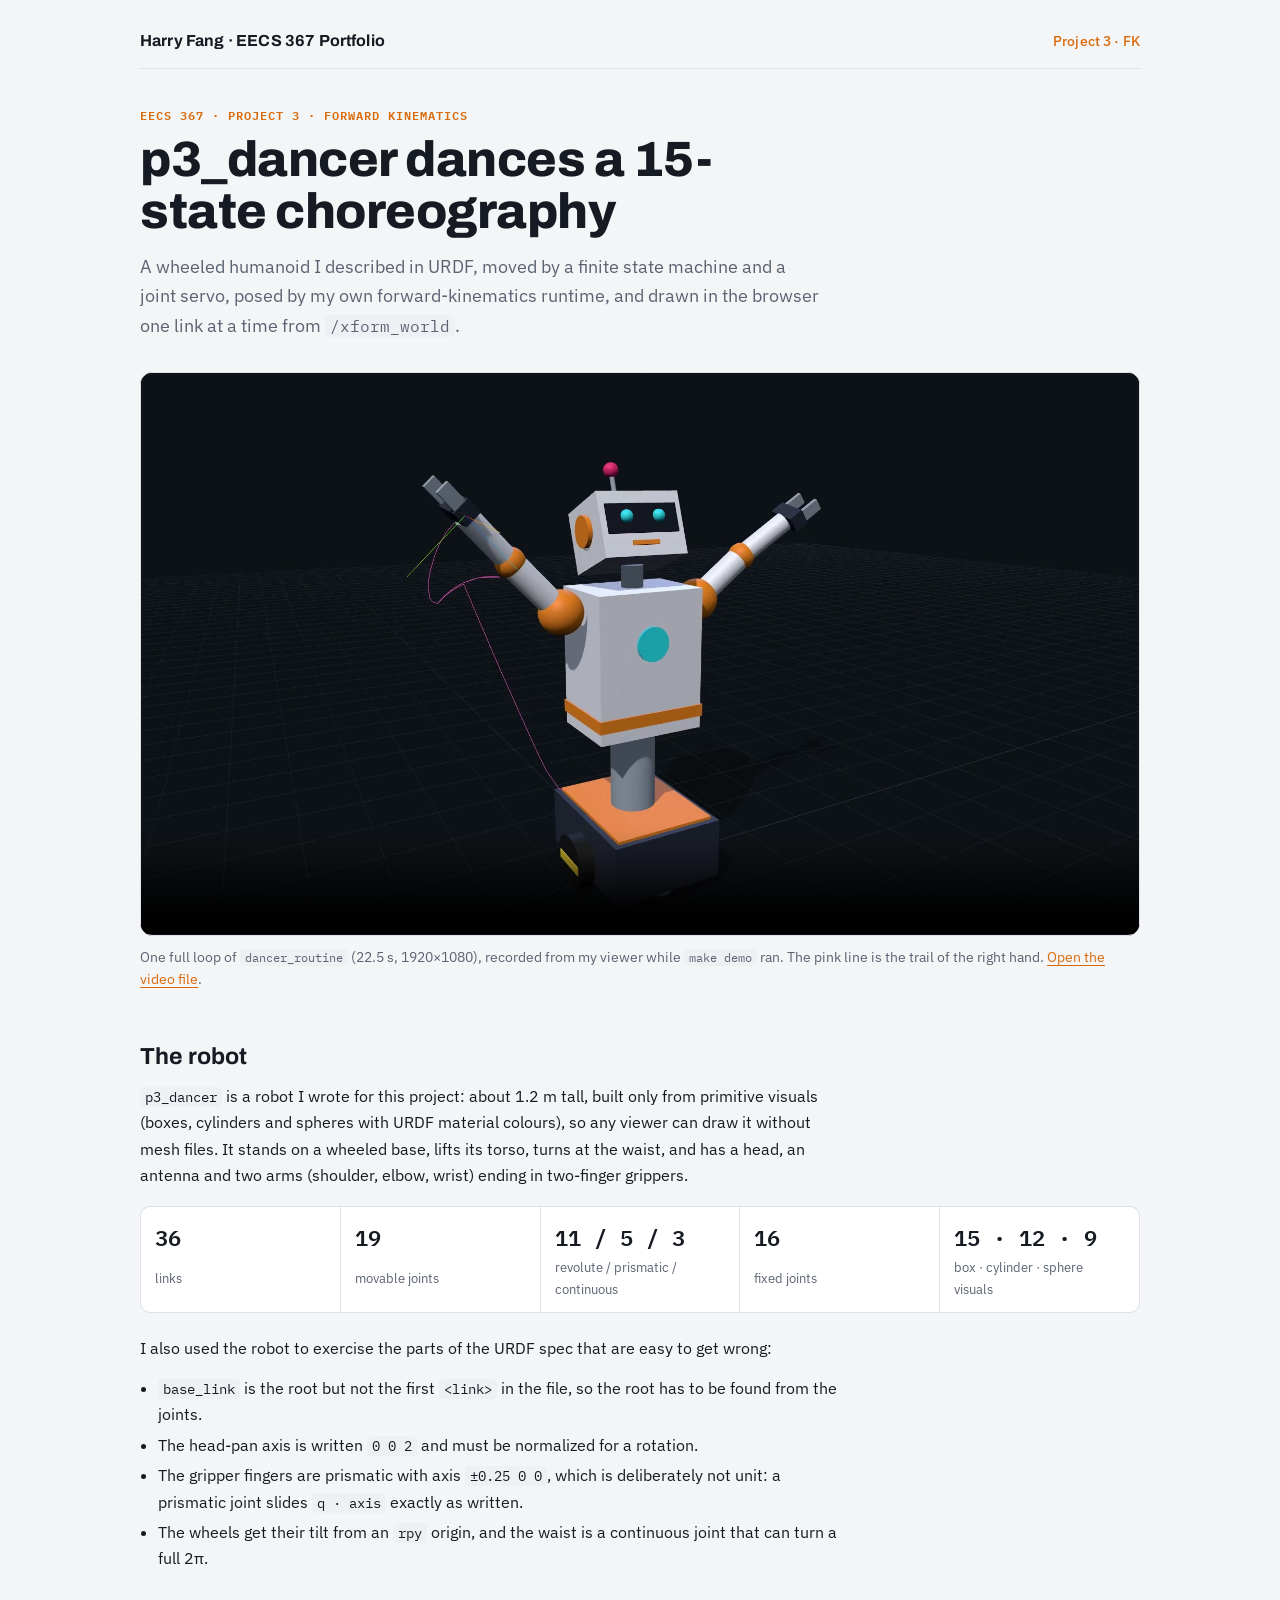
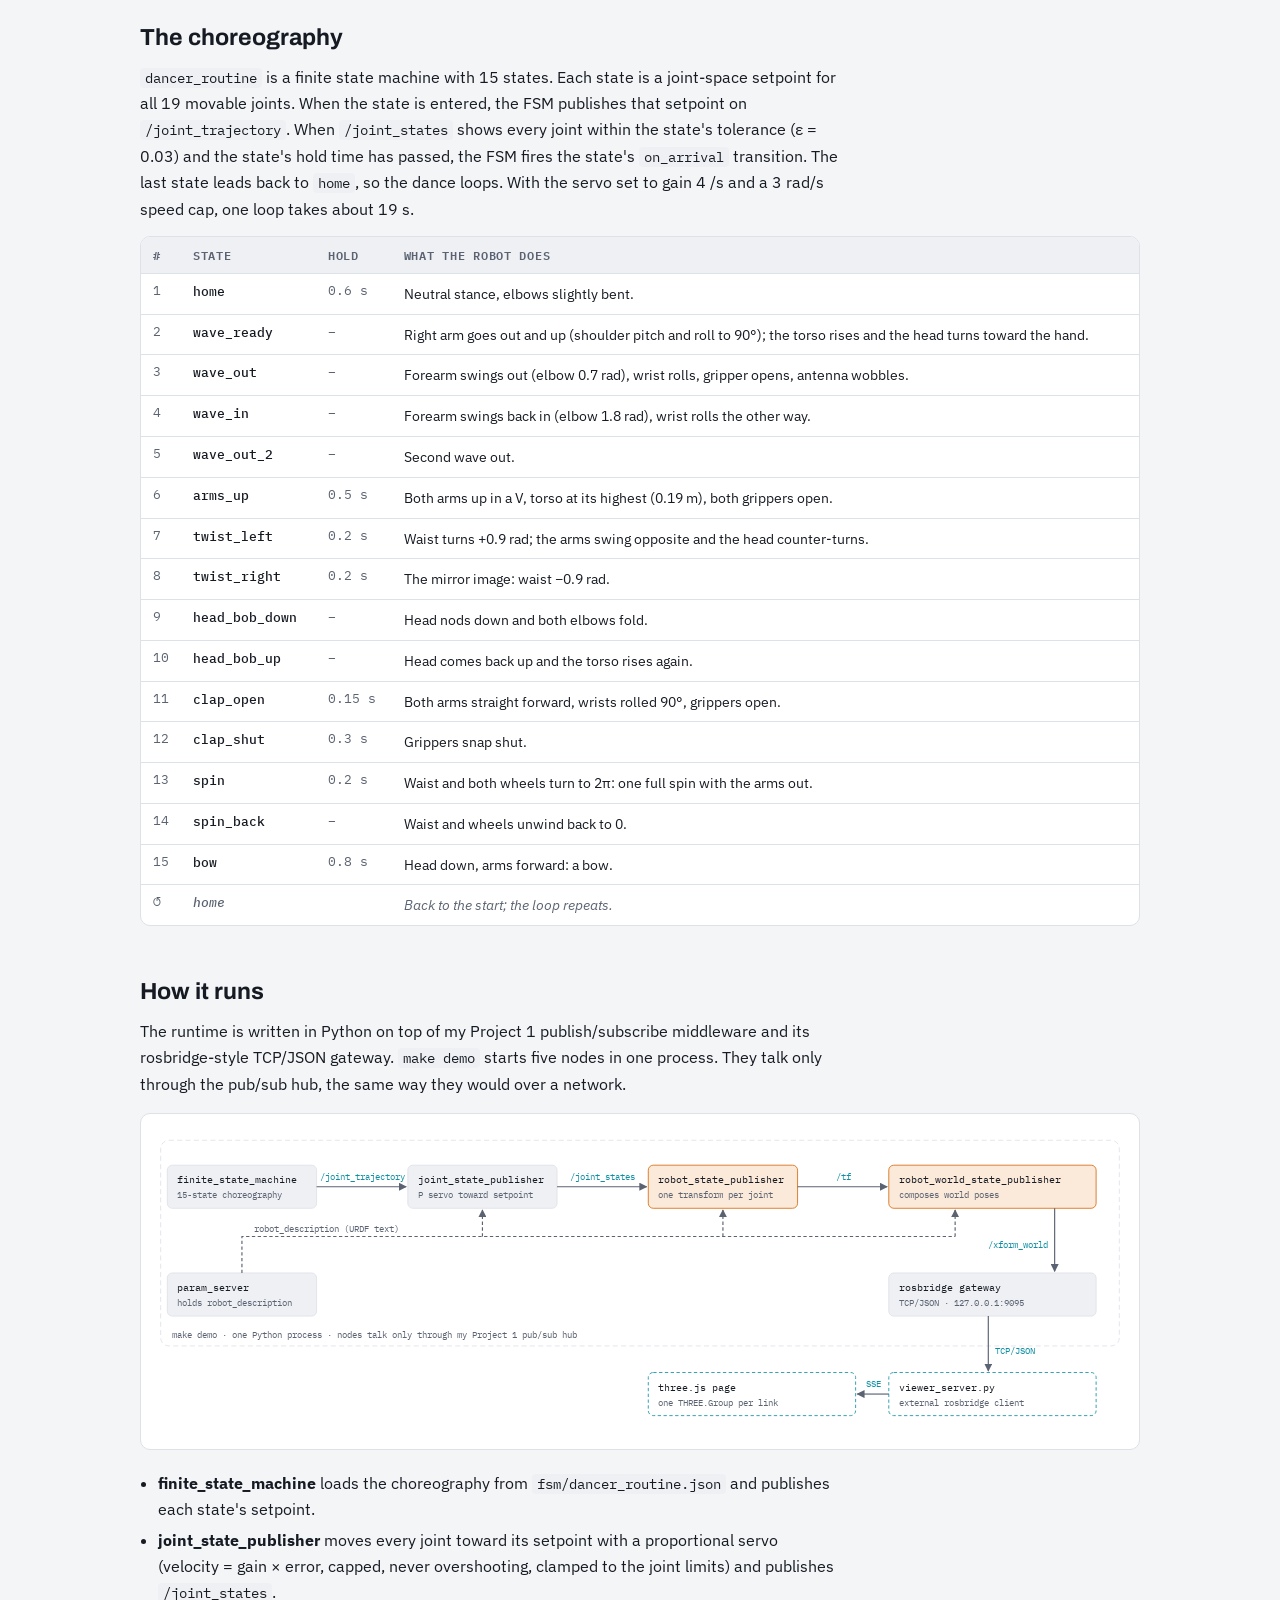
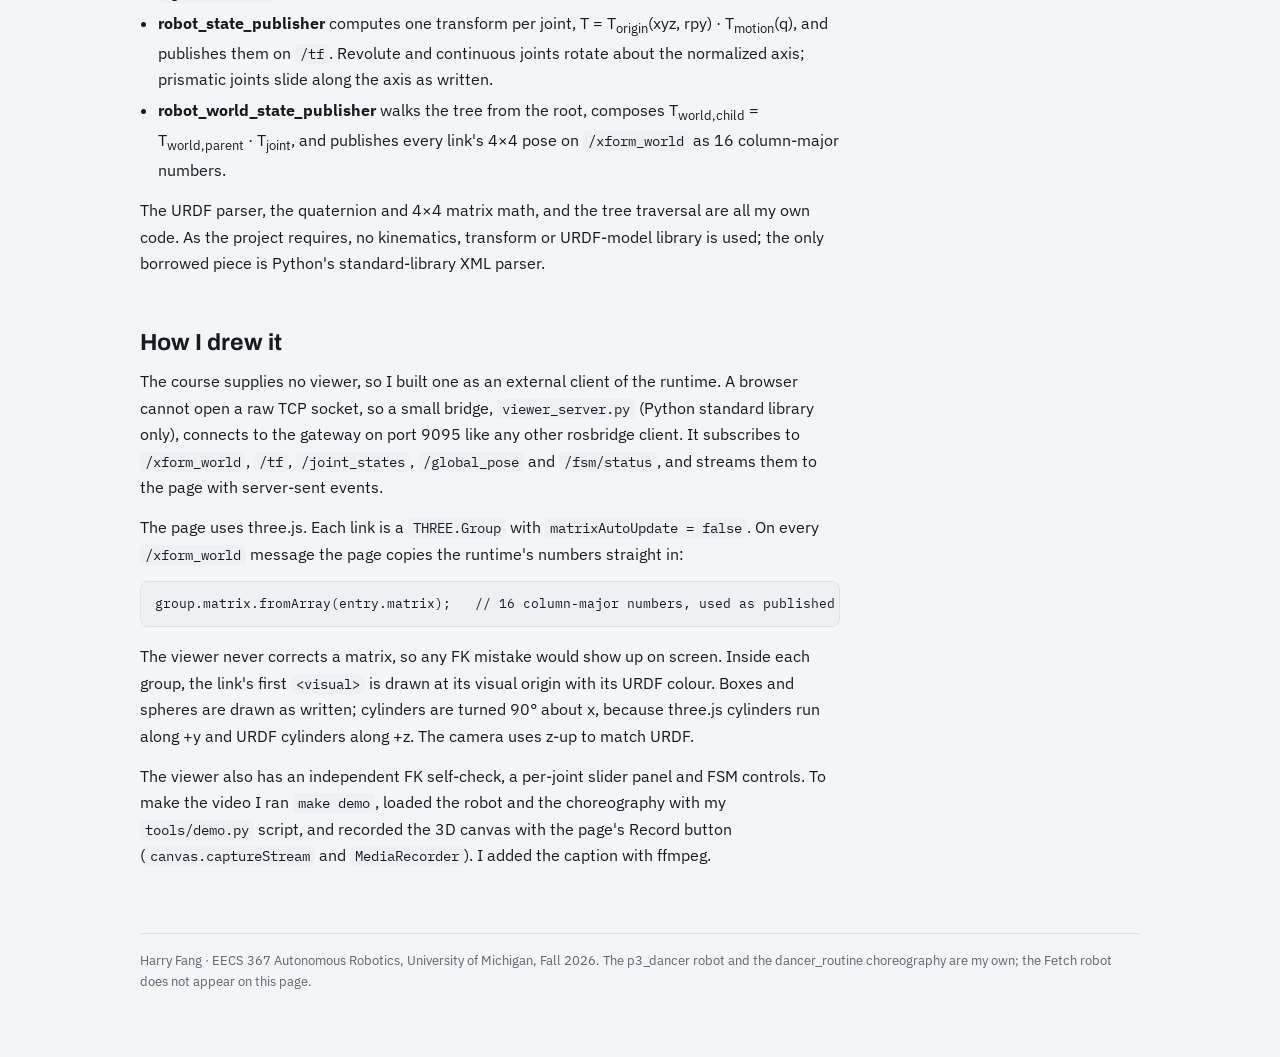
==== project3/index.html @ 465e98ce "Add EECS 367 portfolio with Project 3 FK page and choreography video" ====
<!doctype html>
<html lang="en">
<head>
<meta charset="utf-8">
<meta name="viewport" content="width=device-width, initial-scale=1">
<title>Project 3: Forward Kinematics · Harry Fang</title>
<meta name="description" content="EECS 367 Project 3: a URDF robot driven through an FSM choreography by my own forward-kinematics runtime, drawn in three.js from /xform_world.">
<link rel="preconnect" href="https://fonts.googleapis.com">
<link rel="preconnect" href="https://fonts.gstatic.com" crossorigin>
<link rel="stylesheet" href="https://fonts.googleapis.com/css2?family=Archivo:wght@700;800&family=IBM+Plex+Mono:wght@400;500;600&family=IBM+Plex+Sans:wght@400;500;600&display=swap">
<link rel="stylesheet" href="../style.css">
</head>
<body>
<div class="page">
  <header class="site-head">
    <a href="../">Harry Fang · EECS 367 Portfolio</a>
    <nav aria-label="Projects"><a href="./" aria-current="page">Project 3 · FK</a></nav>
  </header>

  <main>
    <p class="eyebrow">EECS 367 · Project 3 · Forward Kinematics</p>
    <h1>p3_dancer dances a 15-state choreography</h1>
    <p class="lede">A wheeled humanoid I described in URDF, moved by a finite state machine and a joint servo,
      posed by my own forward-kinematics runtime, and drawn in the browser one link at a time from
      <code>/xform_world</code>.</p>

    <figure class="video-band" style="margin-inline:0">
      <video controls playsinline preload="metadata" poster="poster.jpg" aria-label="p3_dancer performing the dancer_routine choreography">
        <source src="p3_dancer_fsm.mp4" type="video/mp4">
        Your browser cannot play this video. <a href="p3_dancer_fsm.mp4">Download the MP4</a>.
      </video>
    </figure>
    <p class="caption">One full loop of <code>dancer_routine</code> (22.5 s, 1920×1080), recorded from my viewer while
      <code>make demo</code> ran. The pink line is the trail of the right hand.
      <a href="p3_dancer_fsm.mp4">Open the video file</a>.</p>

    <div class="col">
      <h2>The robot</h2>
      <p><code>p3_dancer</code> is a robot I wrote for this project: about 1.2 m tall, built only from primitive
        visuals (boxes, cylinders and spheres with URDF material colours), so any viewer can draw it without mesh files.
        It stands on a wheeled base, lifts its torso, turns at the waist, and has a head, an antenna and two arms (shoulder, elbow, wrist)
        ending in two-finger grippers.</p>
    </div>
    <div class="facts">
      <div><b>36</b><span>links</span></div>
      <div><b>19</b><span>movable joints</span></div>
      <div><b>11 / 5 / 3</b><span>revolute / prismatic / continuous</span></div>
      <div><b>16</b><span>fixed joints</span></div>
      <div><b>15 · 12 · 9</b><span>box · cylinder · sphere visuals</span></div>
    </div>
    <div class="col">
      <p>I also used the robot to exercise the parts of the URDF spec that are easy to get wrong:</p>
      <ul class="plain">
        <li><code>base_link</code> is the root but not the first <code>&lt;link&gt;</code> in the file, so the root has to be found from the joints.</li>
        <li>The head-pan axis is written <code>0 0 2</code> and must be normalized for a rotation.</li>
        <li>The gripper fingers are prismatic with axis <code>±0.25 0 0</code>, which is deliberately not unit: a prismatic joint slides
          <code>q · axis</code> exactly as written.</li>
        <li>The wheels get their tilt from an <code>rpy</code> origin, and the waist is a continuous joint that can turn a full 2π.</li>
      </ul>

      <h2>The choreography</h2>
      <p><code>dancer_routine</code> is a finite state machine with 15 states. Each state is a joint-space setpoint for all 19 movable joints.
        When the state is entered, the FSM publishes that setpoint on <code>/joint_trajectory</code>. When <code>/joint_states</code> shows
        every joint within the state's tolerance (ε = 0.03) and the state's hold time has passed, the FSM fires the state's
        <code>on_arrival</code> transition. The last state leads back to <code>home</code>, so the dance loops.
        With the servo set to gain 4 /s and a 3 rad/s speed cap, one loop takes about 19 s.</p>
    </div>
    <div class="table-wrap">
      <table>
        <thead><tr><th>#</th><th>State</th><th>Hold</th><th>What the robot does</th></tr></thead>
        <tbody>
          <tr><td class="n">1</td><td class="s">home</td><td class="h">0.6 s</td><td>Neutral stance, elbows slightly bent.</td></tr>
          <tr><td class="n">2</td><td class="s">wave_ready</td><td class="h">–</td><td>Right arm goes out and up (shoulder pitch and roll to 90°); the torso rises and the head turns toward the hand.</td></tr>
          <tr><td class="n">3</td><td class="s">wave_out</td><td class="h">–</td><td>Forearm swings out (elbow 0.7 rad), wrist rolls, gripper opens, antenna wobbles.</td></tr>
          <tr><td class="n">4</td><td class="s">wave_in</td><td class="h">–</td><td>Forearm swings back in (elbow 1.8 rad), wrist rolls the other way.</td></tr>
          <tr><td class="n">5</td><td class="s">wave_out_2</td><td class="h">–</td><td>Second wave out.</td></tr>
          <tr><td class="n">6</td><td class="s">arms_up</td><td class="h">0.5 s</td><td>Both arms up in a V, torso at its highest (0.19 m), both grippers open.</td></tr>
          <tr><td class="n">7</td><td class="s">twist_left</td><td class="h">0.2 s</td><td>Waist turns +0.9 rad; the arms swing opposite and the head counter-turns.</td></tr>
          <tr><td class="n">8</td><td class="s">twist_right</td><td class="h">0.2 s</td><td>The mirror image: waist −0.9 rad.</td></tr>
          <tr><td class="n">9</td><td class="s">head_bob_down</td><td class="h">–</td><td>Head nods down and both elbows fold.</td></tr>
          <tr><td class="n">10</td><td class="s">head_bob_up</td><td class="h">–</td><td>Head comes back up and the torso rises again.</td></tr>
          <tr><td class="n">11</td><td class="s">clap_open</td><td class="h">0.15 s</td><td>Both arms straight forward, wrists rolled 90°, grippers open.</td></tr>
          <tr><td class="n">12</td><td class="s">clap_shut</td><td class="h">0.3 s</td><td>Grippers snap shut.</td></tr>
          <tr><td class="n">13</td><td class="s">spin</td><td class="h">0.2 s</td><td>Waist and both wheels turn to 2π: one full spin with the arms out.</td></tr>
          <tr><td class="n">14</td><td class="s">spin_back</td><td class="h">–</td><td>Waist and wheels unwind back to 0.</td></tr>
          <tr><td class="n">15</td><td class="s">bow</td><td class="h">0.8 s</td><td>Head down, arms forward: a bow.</td></tr>
          <tr class="loop"><td class="n">↺</td><td class="s">home</td><td class="h"></td><td>Back to the start; the loop repeats.</td></tr>
        </tbody>
      </table>
    </div>

    <div class="col">
      <h2>How it runs</h2>
      <p>The runtime is written in Python on top of my Project 1 publish/subscribe middleware and its rosbridge-style TCP/JSON gateway.
        <code>make demo</code> starts five nodes in one process. They talk only through the pub/sub hub, the same way they would over a network.</p>
    </div>
    <div class="diagram" role="img" aria-label="Node graph: finite_state_machine publishes /joint_trajectory to joint_state_publisher, which publishes /joint_states to robot_state_publisher, which publishes /tf to robot_world_state_publisher, which publishes /xform_world through the gateway to viewer_server.py and the three.js page. param_server supplies robot_description.">
      <svg viewBox="0 0 1160 360" xmlns="http://www.w3.org/2000/svg">
        <defs>
          <marker id="arrow" viewBox="0 0 10 10" refX="9" refY="5" markerWidth="7" markerHeight="7" orient="auto-start-reverse">
            <path class="head" d="M0 0 L10 5 L0 10 z"/>
          </marker>
        </defs>
        <rect x="2" y="10" width="1156" height="248" rx="10" fill="none" stroke="var(--line)" stroke-dasharray="6 4"/>
        <text class="small" x="16" y="248">make demo · one Python process · nodes talk only through my Project 1 pub/sub hub</text>

        <rect class="box" x="10" y="40" width="180" height="52" rx="6"/>
        <text x="22" y="62">finite_state_machine</text><text class="small" x="22" y="80">15-state choreography</text>
        <rect class="box" x="300" y="40" width="180" height="52" rx="6"/>
        <text x="312" y="62">joint_state_publisher</text><text class="small" x="312" y="80">P servo toward setpoint</text>
        <rect class="box hot" x="590" y="40" width="180" height="52" rx="6"/>
        <text x="602" y="62">robot_state_publisher</text><text class="small" x="602" y="80">one transform per joint</text>
        <rect class="box hot" x="880" y="40" width="250" height="52" rx="6"/>
        <text x="892" y="62">robot_world_state_publisher</text><text class="small" x="892" y="80">composes world poses</text>

        <path class="wire" d="M190 66 H298" marker-end="url(#arrow)"/><text class="lbl" x="245" y="58" text-anchor="middle">/joint_trajectory</text>
        <path class="wire" d="M480 66 H588" marker-end="url(#arrow)"/><text class="lbl" x="535" y="58" text-anchor="middle">/joint_states</text>
        <path class="wire" d="M770 66 H878" marker-end="url(#arrow)"/><text class="lbl" x="825" y="58" text-anchor="middle">/tf</text>

        <rect class="box" x="10" y="170" width="180" height="52" rx="6"/>
        <text x="22" y="192">param_server</text><text class="small" x="22" y="210">holds robot_description</text>
        <path class="wire" d="M100 170 V126 H960" stroke-dasharray="4 3"/>
        <path class="wire" d="M390 126 V94" stroke-dasharray="4 3" marker-end="url(#arrow)"/>
        <path class="wire" d="M680 126 V94" stroke-dasharray="4 3" marker-end="url(#arrow)"/>
        <path class="wire" d="M960 126 V94" stroke-dasharray="4 3" marker-end="url(#arrow)"/>
        <text class="small" x="114" y="120">robot_description (URDF text)</text>

        <rect class="box" x="880" y="170" width="250" height="52" rx="6"/>
        <text x="892" y="192">rosbridge gateway</text><text class="small" x="892" y="210">TCP/JSON · 127.0.0.1:9095</text>
        <path class="wire" d="M1080 92 V168" marker-end="url(#arrow)"/><text class="lbl" x="1072" y="140" text-anchor="end">/xform_world</text>

        <rect class="box ext" x="880" y="290" width="250" height="52" rx="6"/>
        <text x="892" y="312">viewer_server.py</text><text class="small" x="892" y="330">external rosbridge client</text>
        <rect class="box ext" x="590" y="290" width="250" height="52" rx="6"/>
        <text x="602" y="312">three.js page</text><text class="small" x="602" y="330">one THREE.Group per link</text>
        <path class="wire" d="M1000 222 V288" marker-end="url(#arrow)"/><text class="lbl" x="1008" y="268">TCP/JSON</text>
        <path class="wire" d="M880 316 H842" marker-end="url(#arrow)"/><text class="lbl" x="861" y="308" text-anchor="middle">SSE</text>
      </svg>
    </div>
    <div class="col">
      <ul class="plain">
        <li><b>finite_state_machine</b> loads the choreography from <code>fsm/dancer_routine.json</code> and publishes each state's setpoint.</li>
        <li><b>joint_state_publisher</b> moves every joint toward its setpoint with a proportional servo (velocity = gain × error, capped,
          never overshooting, clamped to the joint limits) and publishes <code>/joint_states</code>.</li>
        <li><b>robot_state_publisher</b> computes one transform per joint, T = T<sub>origin</sub>(xyz, rpy) · T<sub>motion</sub>(q), and publishes them on <code>/tf</code>.
          Revolute and continuous joints rotate about the normalized axis; prismatic joints slide along the axis as written.</li>
        <li><b>robot_world_state_publisher</b> walks the tree from the root, composes T<sub>world,child</sub> = T<sub>world,parent</sub> · T<sub>joint</sub>,
          and publishes every link's 4×4 pose on <code>/xform_world</code> as 16 column-major numbers.</li>
      </ul>
      <p>The URDF parser, the quaternion and 4×4 matrix math, and the tree traversal are all my own code. As the project requires,
        no kinematics, transform or URDF-model library is used; the only borrowed piece is Python's standard-library XML parser.</p>

      <h2>How I drew it</h2>
      <p>The course supplies no viewer, so I built one as an external client of the runtime. A browser cannot open a raw TCP socket,
        so a small bridge, <code>viewer_server.py</code> (Python standard library only), connects to the gateway on port 9095 like any
        other rosbridge client. It subscribes to <code>/xform_world</code>, <code>/tf</code>, <code>/joint_states</code>,
        <code>/global_pose</code> and <code>/fsm/status</code>, and streams them to the page with server-sent events.</p>
      <p>The page uses three.js. Each link is a <code>THREE.Group</code> with <code>matrixAutoUpdate = false</code>. On every
        <code>/xform_world</code> message the page copies the runtime's numbers straight in:</p>
      <pre class="code">group.matrix.fromArray(entry.matrix);   // 16 column-major numbers, used as published</pre>
      <p>The viewer never corrects a matrix, so any FK mistake would show up on screen. Inside each group, the link's first
        <code>&lt;visual&gt;</code> is drawn at its visual origin with its URDF colour. Boxes and spheres are drawn as written;
        cylinders are turned 90° about x, because three.js cylinders run along +y and URDF cylinders along +z. The camera uses
        z-up to match URDF.</p>
      <p>The viewer also has an independent FK self-check, a per-joint slider panel and FSM controls. To make the video I ran
        <code>make demo</code>, loaded the robot and the choreography with my <code>tools/demo.py</code> script, and recorded the
        3D canvas with the page's Record button (<code>canvas.captureStream</code> and <code>MediaRecorder</code>). I added the caption with ffmpeg.</p>
    </div>
  </main>

  <footer class="site-foot">
    Harry Fang · EECS 367 Autonomous Robotics, University of Michigan, Fall 2026.
    The p3_dancer robot and the dancer_routine choreography are my own; the Fetch robot does not appear on this page.
  </footer>
</div>
</body>
</html>
---- style.css ----
/* Layout: a single reading column (~70ch) with a wide media band for the video and diagrams.
   Palette taken from the p3_dancer robot: workshop navy, signal orange, eye cyan. */
:root {
  --bg: #f4f5f7;
  --surface: #ffffff;
  --ink: #161a22;
  --muted: #5b6372;
  --line: #dde1e8;
  --accent: #d96a0b;
  --accent-soft: #fbe9da;
  --cyan: #0e8fa3;
  --code-bg: #eef0f4;
  --display: "Archivo", "Helvetica Neue", Arial, sans-serif;
  --body: "IBM Plex Sans", "Helvetica Neue", Arial, sans-serif;
  --mono: "IBM Plex Mono", ui-monospace, "SF Mono", Menlo, monospace;
  color-scheme: light;
}
@media (prefers-color-scheme: dark) {
  :root:not([data-theme="light"]) {
    --bg: #0f131a; --surface: #161b24; --ink: #e6e9ef; --muted: #98a1b2; --line: #273041;
    --accent: #f59a3d; --accent-soft: #2e2116; --cyan: #4fd3e6; --code-bg: #1c2230;
    color-scheme: dark;
  }
}
:root[data-theme="dark"] {
  --bg: #0f131a; --surface: #161b24; --ink: #e6e9ef; --muted: #98a1b2; --line: #273041;
  --accent: #f59a3d; --accent-soft: #2e2116; --cyan: #4fd3e6; --code-bg: #1c2230;
  color-scheme: dark;
}

* { box-sizing: border-box; }
html { -webkit-text-size-adjust: 100%; }
body {
  margin: 0;
  background: var(--bg);
  color: var(--ink);
  font: 16px/1.65 var(--body);
}
a { color: var(--accent); text-underline-offset: 3px; }
a:focus-visible, video:focus-visible { outline: 2px solid var(--accent); outline-offset: 3px; }
img, video { max-width: 100%; display: block; }

.page { max-width: 1040px; margin: 0 auto; padding-inline: 20px; padding-block: 28px 64px; }
.col { max-width: 70ch; }

.site-head { display: flex; flex-wrap: wrap; justify-content: space-between; align-items: baseline; gap: 8px 20px;
  padding-bottom: 14px; border-bottom: 1px solid var(--line); margin-bottom: 36px; }
.site-head a { color: var(--ink); text-decoration: none; font-family: var(--display); font-weight: 700; letter-spacing: .01em; }
.site-head nav { display: flex; gap: 16px; font-size: .9rem; }
.site-head nav a { color: var(--muted); font-family: var(--body); font-weight: 500; }
.site-head nav a[aria-current="page"] { color: var(--accent); }

.eyebrow { font: 600 .78rem var(--mono); letter-spacing: .08em; text-transform: uppercase; color: var(--accent); margin: 0 0 8px; }
h1 { font: 800 clamp(2rem, 5vw, 3.1rem)/1.05 var(--display); letter-spacing: -.01em; margin: 0 0 14px; text-wrap: balance; }
h2 { font: 700 1.45rem/1.2 var(--display); margin: 52px 0 12px; text-wrap: balance; }
h3 { font: 600 1.05rem/1.3 var(--body); margin: 26px 0 6px; }
.lede { font-size: 1.12rem; color: var(--muted); margin: 0; max-width: 62ch; }
p { margin: 0 0 14px; }
code { font: .88em var(--mono); background: var(--code-bg); padding: 1px 5px; border-radius: 4px; }

.video-band { margin: 32px 0 10px; border-radius: 12px; overflow: hidden; background: #0b0e14; border: 1px solid var(--line); }
.video-band video { width: 100%; aspect-ratio: 16 / 9; height: auto; }
.caption { font-size: .86rem; color: var(--muted); margin: 0; }

.facts { display: grid; grid-template-columns: repeat(auto-fit, minmax(150px, 1fr)); gap: 1px; background: var(--line);
  border: 1px solid var(--line); border-radius: 10px; overflow: hidden; margin: 18px 0 22px; }
.facts div { background: var(--surface); padding: 12px 14px; display: grid; gap: 2px; }
.facts b { font: 600 1.35rem var(--mono); font-variant-numeric: tabular-nums; }
.facts span { font-size: .8rem; color: var(--muted); }

ul.plain { padding-left: 1.1em; margin: 0 0 14px; }
ul.plain li { margin: 4px 0; }

.table-wrap { overflow-x: auto; margin: 14px 0 18px; border: 1px solid var(--line); border-radius: 10px; background: var(--surface); }
table { border-collapse: collapse; width: 100%; min-width: 560px; font-size: .9rem; }
th, td { text-align: left; padding: 8px 12px; border-bottom: 1px solid var(--line); vertical-align: top; }
th { font: 600 .74rem var(--mono); letter-spacing: .06em; text-transform: uppercase; color: var(--muted); background: var(--code-bg); }
tr:last-child td { border-bottom: 0; }
td.n { font: .82rem var(--mono); color: var(--muted); width: 2.5em; font-variant-numeric: tabular-nums; }
td.s { font: 500 .84rem var(--mono); white-space: nowrap; }
td.h { font: .82rem var(--mono); color: var(--muted); white-space: nowrap; font-variant-numeric: tabular-nums; }
tr.loop td { color: var(--muted); font-style: italic; }

.diagram { overflow-x: auto; margin: 16px 0 20px; padding: 18px; background: var(--surface); border: 1px solid var(--line); border-radius: 10px; }
.diagram svg { display: block; min-width: 720px; width: 100%; height: auto; }
.diagram .box { fill: var(--code-bg); stroke: var(--line); }
.diagram .box.hot { fill: var(--accent-soft); stroke: var(--accent); }
.diagram .box.ext { fill: var(--surface); stroke: var(--cyan); stroke-dasharray: 4 3; }
.diagram text { fill: var(--ink); font: 12px var(--mono); }
.diagram text.small { fill: var(--muted); font-size: 11px; }
.diagram text.lbl { fill: var(--cyan); font-size: 10.5px; }
.diagram .wire { stroke: var(--muted); stroke-width: 1.4; fill: none; }
.diagram .head { fill: var(--muted); }

pre.code { font: .82rem/1.55 var(--mono); background: var(--code-bg); border: 1px solid var(--line); border-radius: 8px;
  padding: 12px 14px; overflow-x: auto; margin: 10px 0 16px; }

.cards { display: grid; grid-template-columns: repeat(auto-fit, minmax(280px, 1fr)); gap: 18px; margin-top: 24px; }
.card { display: grid; grid-template-rows: auto 1fr; background: var(--surface); border: 1px solid var(--line); border-radius: 12px;
  overflow: hidden; color: inherit; text-decoration: none; }
.card:hover { border-color: var(--accent); }
.card img { aspect-ratio: 16 / 9; object-fit: cover; width: 100%; }
.card .body { padding: 14px 16px 18px; display: grid; gap: 6px; align-content: start; }
.card .tag { font: 600 .72rem var(--mono); letter-spacing: .08em; text-transform: uppercase; color: var(--accent); }
.card h3 { margin: 0; font: 700 1.15rem var(--display); }
.card p { margin: 0; color: var(--muted); font-size: .92rem; }

.site-foot { margin-top: 64px; padding-top: 16px; border-top: 1px solid var(--line); font-size: .82rem; color: var(--muted); }

@media (max-width: 560px) {
  body { font-size: 15px; }
  .page { padding-inline: 16px; }
  h2 { margin-top: 40px; }
}
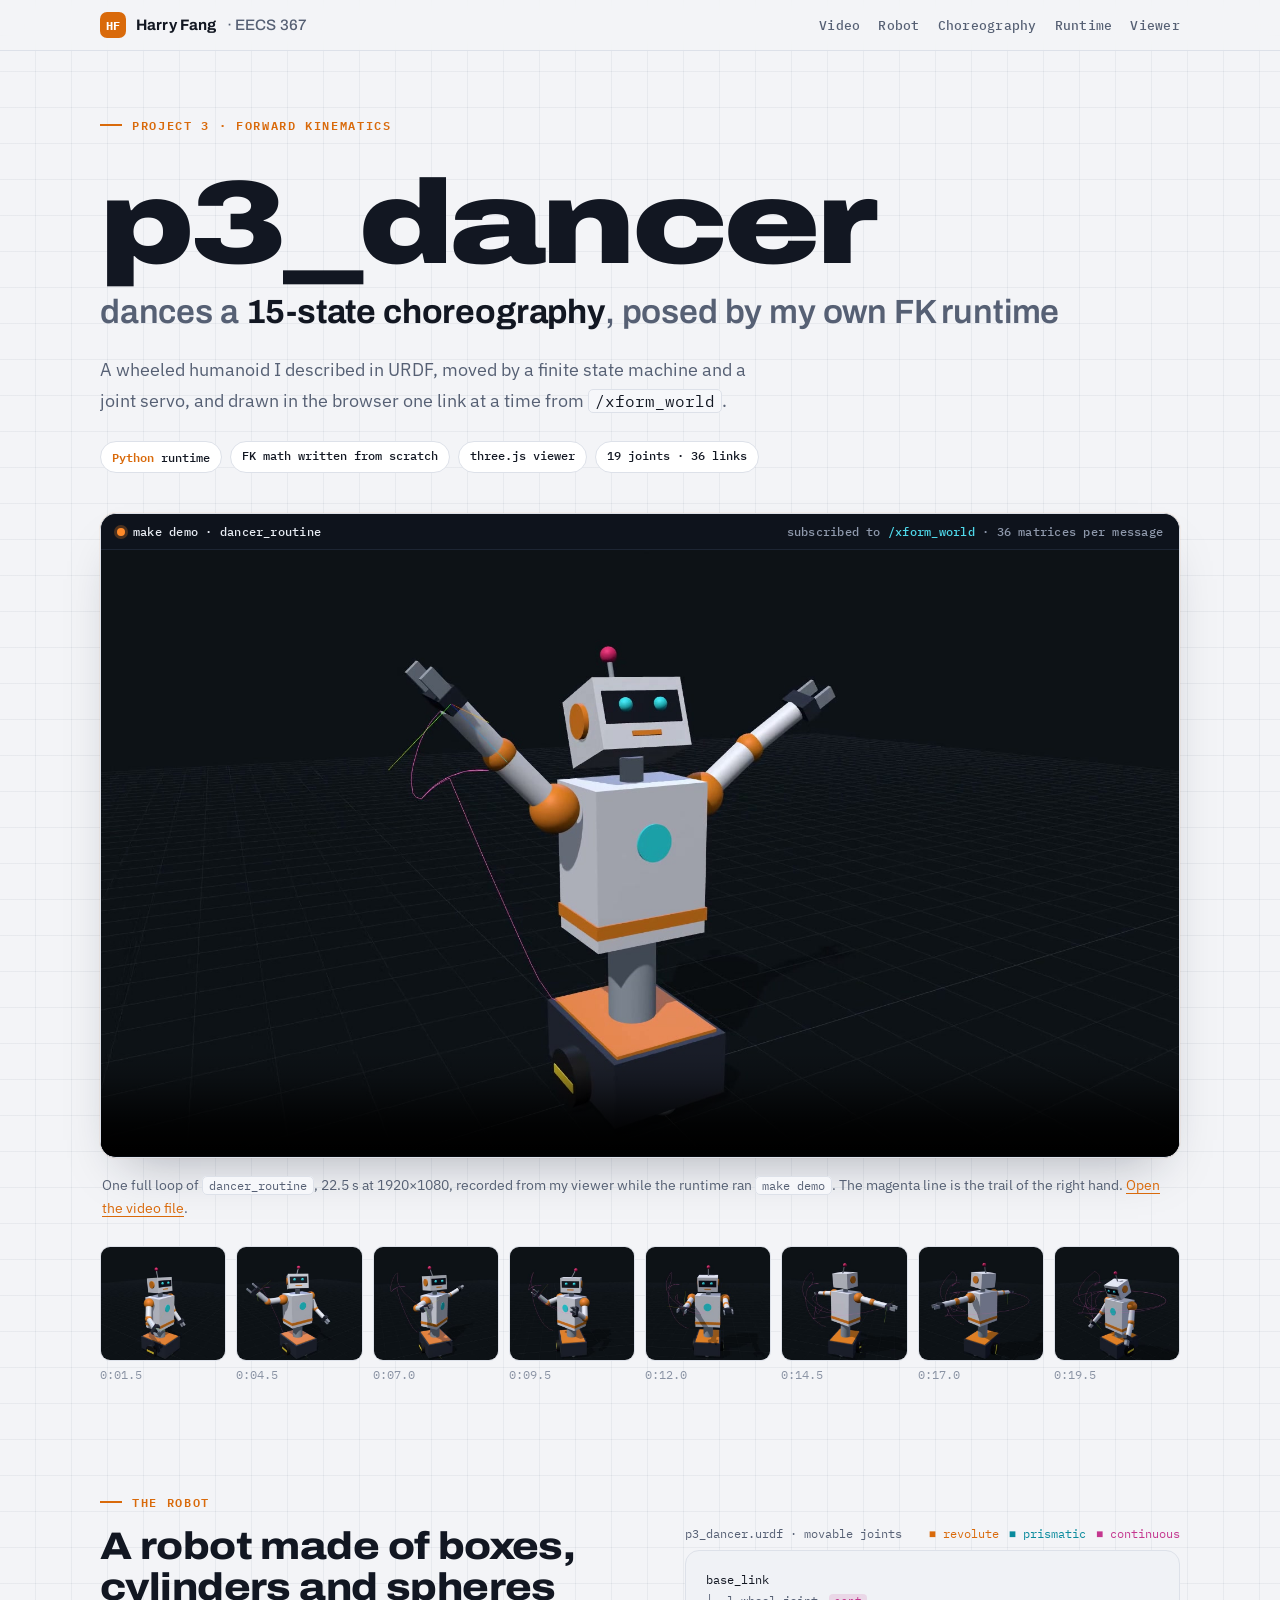
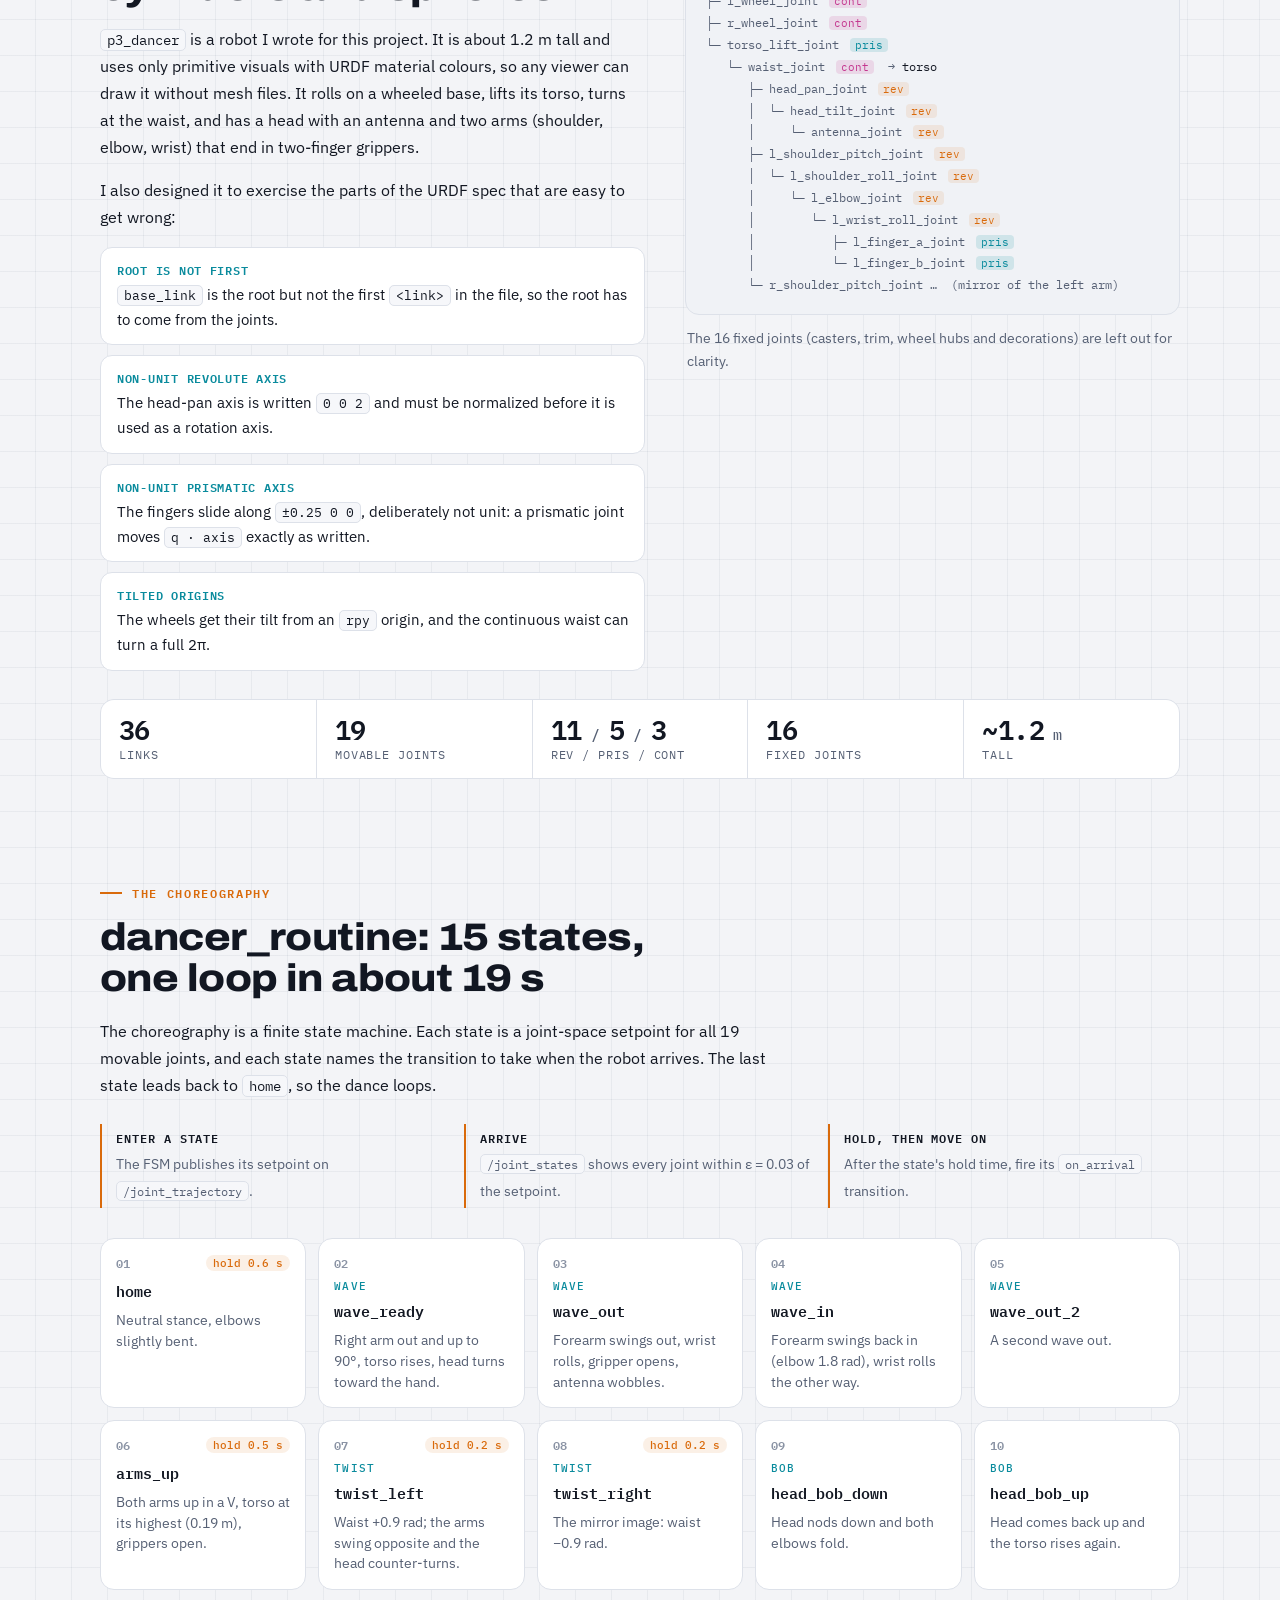
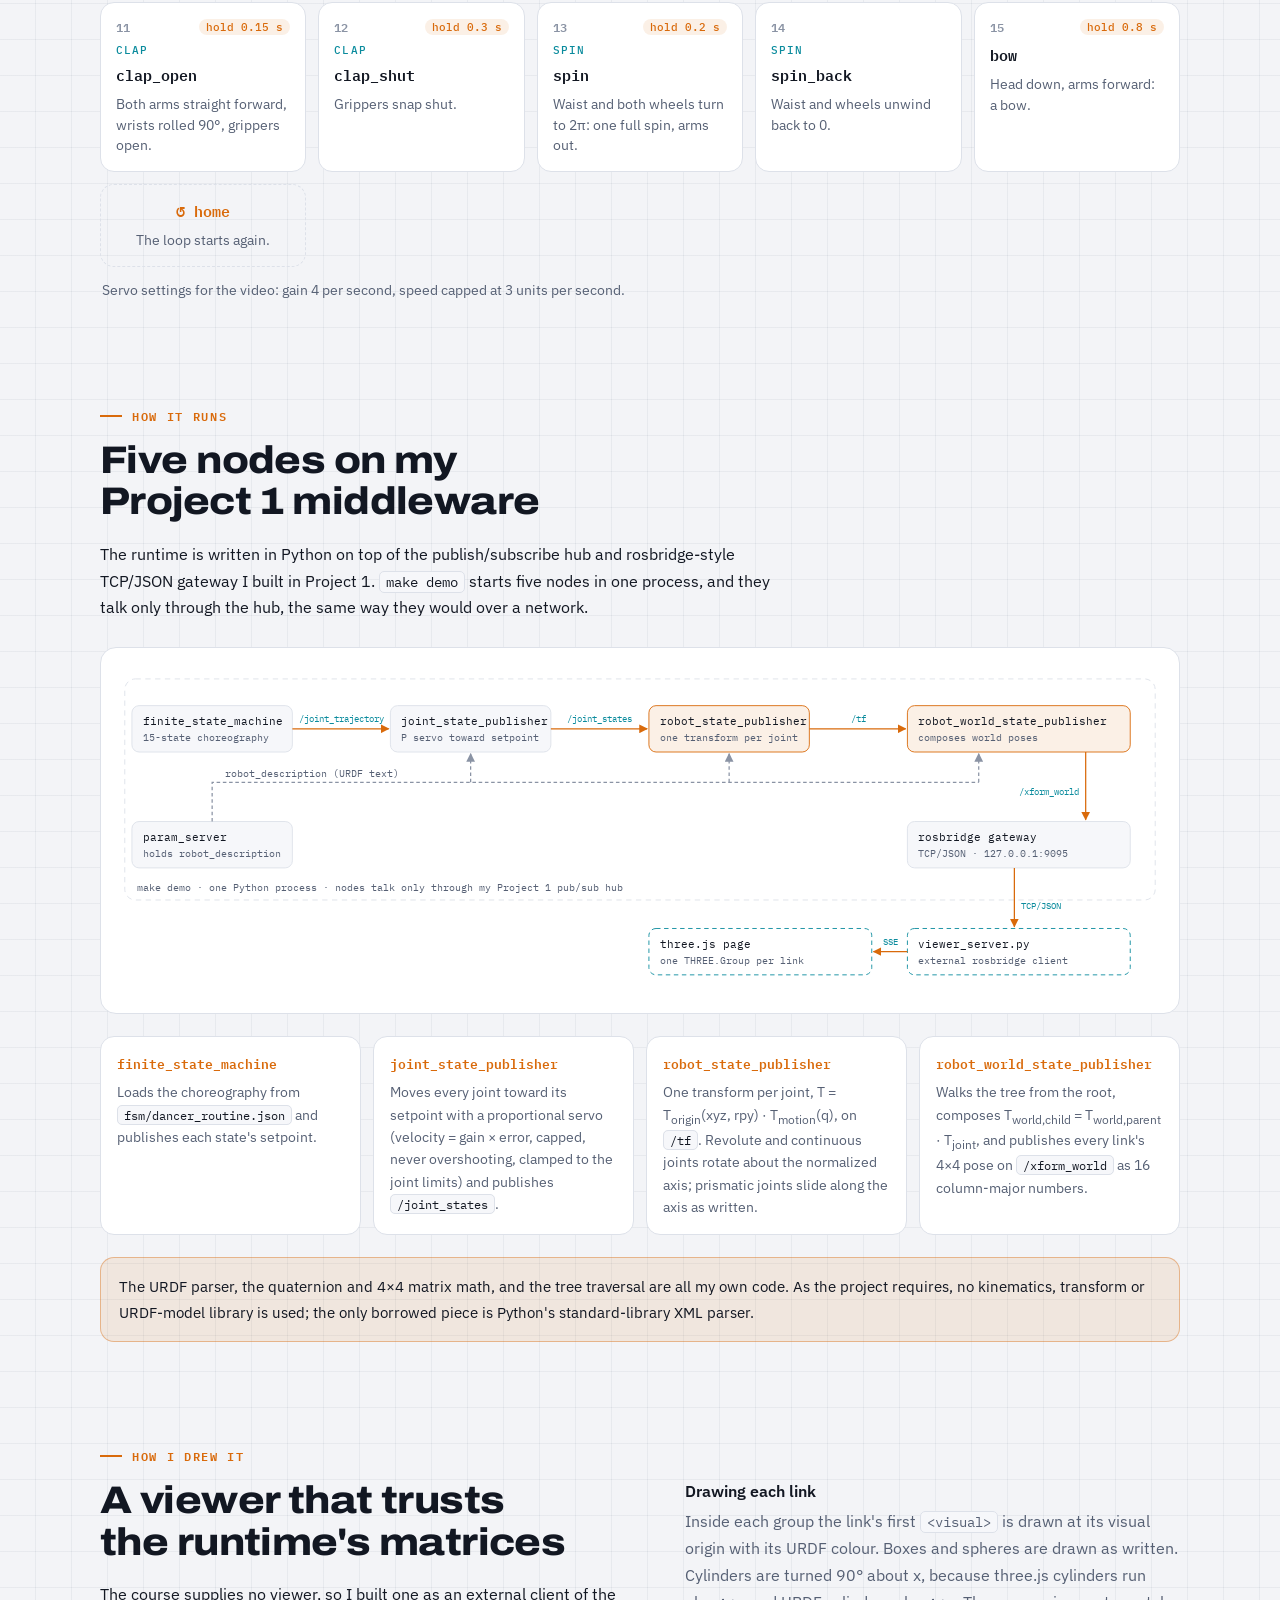
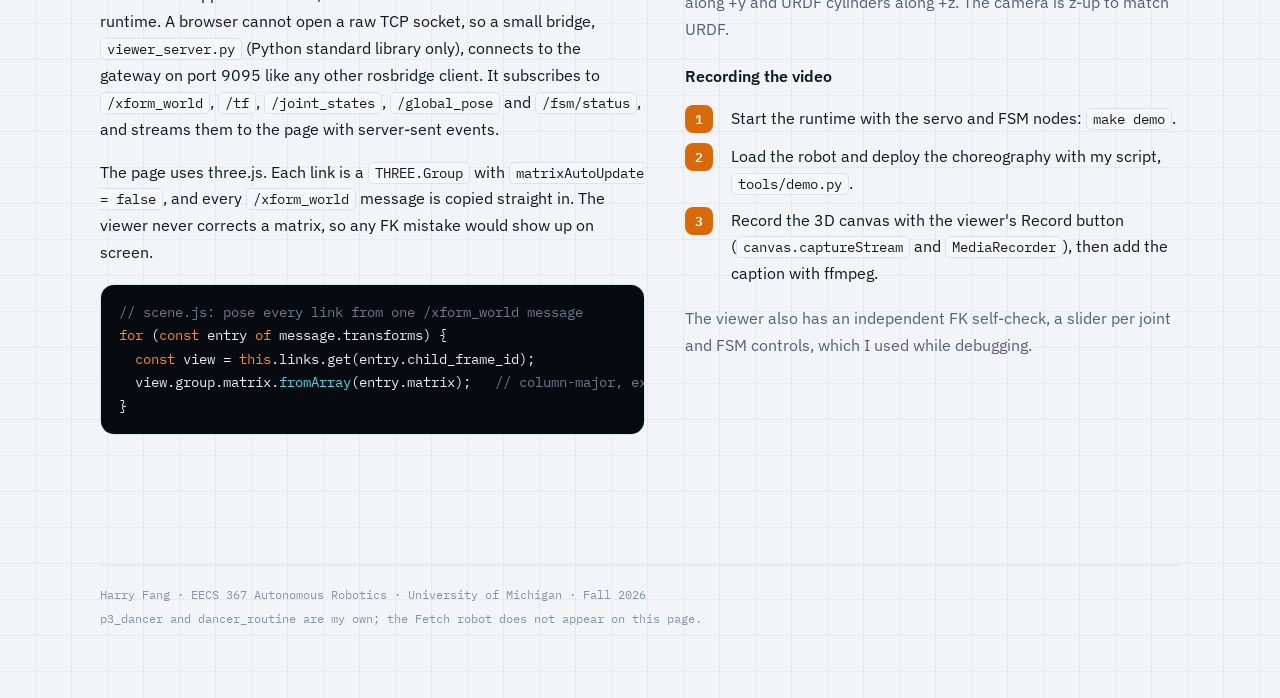
==== commit 44862663: "Redesign portfolio: blueprint theme, video monitor, filmstrip, choreography score" ====
--- a/project3/index.html
+++ b/project3/index.html
@@ -2,175 +2,245 @@
 <html lang="en">
 <head>
 <meta charset="utf-8">
-<meta name="viewport" content="width=device-width, initial-scale=1">
+<meta name="viewport" content="width=device-width, initial-scale=1, viewport-fit=cover">
 <title>Project 3: Forward Kinematics · Harry Fang</title>
 <meta name="description" content="EECS 367 Project 3: a URDF robot driven through an FSM choreography by my own forward-kinematics runtime, drawn in three.js from /xform_world.">
+<meta property="og:title" content="p3_dancer · EECS 367 Project 3">
+<meta property="og:image" content="poster.jpg">
 <link rel="preconnect" href="https://fonts.googleapis.com">
 <link rel="preconnect" href="https://fonts.gstatic.com" crossorigin>
-<link rel="stylesheet" href="https://fonts.googleapis.com/css2?family=Archivo:wght@700;800&family=IBM+Plex+Mono:wght@400;500;600&family=IBM+Plex+Sans:wght@400;500;600&display=swap">
+<link rel="stylesheet" href="https://fonts.googleapis.com/css2?family=Archivo:wdth,wght@62..125,100..900&family=IBM+Plex+Mono:wght@400;500;600&family=IBM+Plex+Sans:wght@400;500;600&display=swap">
 <link rel="stylesheet" href="../style.css">
 </head>
 <body>
+<header class="topbar">
+  <div class="inner">
+    <a class="brand" href="../"><span class="mark">HF</span>Harry Fang <span class="dim">· EECS 367</span></a>
+    <nav aria-label="On this page">
+      <a href="#video">Video</a><a href="#robot">Robot</a><a href="#choreography">Choreography</a><a href="#runtime">Runtime</a><a href="#viewer">Viewer</a>
+    </nav>
+  </div>
+</header>
+
 <div class="page">
-  <header class="site-head">
-    <a href="../">Harry Fang · EECS 367 Portfolio</a>
-    <nav aria-label="Projects"><a href="./" aria-current="page">Project 3 · FK</a></nav>
-  </header>
-
   <main>
-    <p class="eyebrow">EECS 367 · Project 3 · Forward Kinematics</p>
-    <h1>p3_dancer dances a 15-state choreography</h1>
-    <p class="lede">A wheeled humanoid I described in URDF, moved by a finite state machine and a joint servo,
-      posed by my own forward-kinematics runtime, and drawn in the browser one link at a time from
-      <code>/xform_world</code>.</p>
-
-    <figure class="video-band" style="margin-inline:0">
+    <div class="hero">
+      <p class="eyebrow">Project 3 · Forward Kinematics</p>
+      <h1>p3_dancer<span class="tail">dances a <b>15-state choreography</b>, posed by my own FK runtime</span></h1>
+      <p class="lede">A wheeled humanoid I described in URDF, moved by a finite state machine and a joint servo,
+        and drawn in the browser one link at a time from <code>/xform_world</code>.</p>
+      <ul class="chips" aria-label="Project facts">
+        <li><b>Python</b> runtime</li>
+        <li>FK math written from scratch</li>
+        <li>three.js viewer</li>
+        <li>19 joints · 36 links</li>
+      </ul>
+    </div>
+
+    <figure id="video" class="monitor" style="margin-inline:0">
+      <div class="bar"><span class="live">make demo · dancer_routine</span><span>subscribed to <span class="topic">/xform_world</span> · 36 matrices per message</span></div>
       <video controls playsinline preload="metadata" poster="poster.jpg" aria-label="p3_dancer performing the dancer_routine choreography">
         <source src="p3_dancer_fsm.mp4" type="video/mp4">
         Your browser cannot play this video. <a href="p3_dancer_fsm.mp4">Download the MP4</a>.
       </video>
     </figure>
-    <p class="caption">One full loop of <code>dancer_routine</code> (22.5 s, 1920×1080), recorded from my viewer while
-      <code>make demo</code> ran. The pink line is the trail of the right hand.
-      <a href="p3_dancer_fsm.mp4">Open the video file</a>.</p>
-
-    <div class="col">
-      <h2>The robot</h2>
-      <p><code>p3_dancer</code> is a robot I wrote for this project: about 1.2 m tall, built only from primitive
-        visuals (boxes, cylinders and spheres with URDF material colours), so any viewer can draw it without mesh files.
-        It stands on a wheeled base, lifts its torso, turns at the waist, and has a head, an antenna and two arms (shoulder, elbow, wrist)
-        ending in two-finger grippers.</p>
+    <p class="caption">One full loop of <code>dancer_routine</code>, 22.5 s at 1920×1080, recorded from my viewer while the runtime ran
+      <code>make demo</code>. The magenta line is the trail of the right hand. <a href="p3_dancer_fsm.mp4">Open the video file</a>.</p>
+
+    <div class="strip" aria-label="Frames from the video">
+      <figure><img src="frames/f1.jpg" alt="Frame at 0:01.5" loading="lazy"><figcaption>0:01.5</figcaption></figure>
+      <figure><img src="frames/f2.jpg" alt="Frame at 0:04.5" loading="lazy"><figcaption>0:04.5</figcaption></figure>
+      <figure><img src="frames/f3.jpg" alt="Frame at 0:07" loading="lazy"><figcaption>0:07.0</figcaption></figure>
+      <figure><img src="frames/f4.jpg" alt="Frame at 0:09.5" loading="lazy"><figcaption>0:09.5</figcaption></figure>
+      <figure><img src="frames/f5.jpg" alt="Frame at 0:12" loading="lazy"><figcaption>0:12.0</figcaption></figure>
+      <figure><img src="frames/f6.jpg" alt="Frame at 0:14.5" loading="lazy"><figcaption>0:14.5</figcaption></figure>
+      <figure><img src="frames/f7.jpg" alt="Frame at 0:17" loading="lazy"><figcaption>0:17.0</figcaption></figure>
+      <figure><img src="frames/f8.jpg" alt="Frame at 0:19.5" loading="lazy"><figcaption>0:19.5</figcaption></figure>
     </div>
-    <div class="facts">
-      <div><b>36</b><span>links</span></div>
-      <div><b>19</b><span>movable joints</span></div>
-      <div><b>11 / 5 / 3</b><span>revolute / prismatic / continuous</span></div>
-      <div><b>16</b><span>fixed joints</span></div>
-      <div><b>15 · 12 · 9</b><span>box · cylinder · sphere visuals</span></div>
-    </div>
-    <div class="col">
-      <p>I also used the robot to exercise the parts of the URDF spec that are easy to get wrong:</p>
-      <ul class="plain">
-        <li><code>base_link</code> is the root but not the first <code>&lt;link&gt;</code> in the file, so the root has to be found from the joints.</li>
-        <li>The head-pan axis is written <code>0 0 2</code> and must be normalized for a rotation.</li>
-        <li>The gripper fingers are prismatic with axis <code>±0.25 0 0</code>, which is deliberately not unit: a prismatic joint slides
-          <code>q · axis</code> exactly as written.</li>
-        <li>The wheels get their tilt from an <code>rpy</code> origin, and the waist is a continuous joint that can turn a full 2π.</li>
-      </ul>
-
-      <h2>The choreography</h2>
-      <p><code>dancer_routine</code> is a finite state machine with 15 states. Each state is a joint-space setpoint for all 19 movable joints.
-        When the state is entered, the FSM publishes that setpoint on <code>/joint_trajectory</code>. When <code>/joint_states</code> shows
-        every joint within the state's tolerance (ε = 0.03) and the state's hold time has passed, the FSM fires the state's
-        <code>on_arrival</code> transition. The last state leads back to <code>home</code>, so the dance loops.
-        With the servo set to gain 4 /s and a 3 rad/s speed cap, one loop takes about 19 s.</p>
-    </div>
-    <div class="table-wrap">
-      <table>
-        <thead><tr><th>#</th><th>State</th><th>Hold</th><th>What the robot does</th></tr></thead>
-        <tbody>
-          <tr><td class="n">1</td><td class="s">home</td><td class="h">0.6 s</td><td>Neutral stance, elbows slightly bent.</td></tr>
-          <tr><td class="n">2</td><td class="s">wave_ready</td><td class="h">–</td><td>Right arm goes out and up (shoulder pitch and roll to 90°); the torso rises and the head turns toward the hand.</td></tr>
-          <tr><td class="n">3</td><td class="s">wave_out</td><td class="h">–</td><td>Forearm swings out (elbow 0.7 rad), wrist rolls, gripper opens, antenna wobbles.</td></tr>
-          <tr><td class="n">4</td><td class="s">wave_in</td><td class="h">–</td><td>Forearm swings back in (elbow 1.8 rad), wrist rolls the other way.</td></tr>
-          <tr><td class="n">5</td><td class="s">wave_out_2</td><td class="h">–</td><td>Second wave out.</td></tr>
-          <tr><td class="n">6</td><td class="s">arms_up</td><td class="h">0.5 s</td><td>Both arms up in a V, torso at its highest (0.19 m), both grippers open.</td></tr>
-          <tr><td class="n">7</td><td class="s">twist_left</td><td class="h">0.2 s</td><td>Waist turns +0.9 rad; the arms swing opposite and the head counter-turns.</td></tr>
-          <tr><td class="n">8</td><td class="s">twist_right</td><td class="h">0.2 s</td><td>The mirror image: waist −0.9 rad.</td></tr>
-          <tr><td class="n">9</td><td class="s">head_bob_down</td><td class="h">–</td><td>Head nods down and both elbows fold.</td></tr>
-          <tr><td class="n">10</td><td class="s">head_bob_up</td><td class="h">–</td><td>Head comes back up and the torso rises again.</td></tr>
-          <tr><td class="n">11</td><td class="s">clap_open</td><td class="h">0.15 s</td><td>Both arms straight forward, wrists rolled 90°, grippers open.</td></tr>
-          <tr><td class="n">12</td><td class="s">clap_shut</td><td class="h">0.3 s</td><td>Grippers snap shut.</td></tr>
-          <tr><td class="n">13</td><td class="s">spin</td><td class="h">0.2 s</td><td>Waist and both wheels turn to 2π: one full spin with the arms out.</td></tr>
-          <tr><td class="n">14</td><td class="s">spin_back</td><td class="h">–</td><td>Waist and wheels unwind back to 0.</td></tr>
-          <tr><td class="n">15</td><td class="s">bow</td><td class="h">0.8 s</td><td>Head down, arms forward: a bow.</td></tr>
-          <tr class="loop"><td class="n">↺</td><td class="s">home</td><td class="h"></td><td>Back to the start; the loop repeats.</td></tr>
-        </tbody>
-      </table>
-    </div>
-
-    <div class="col">
-      <h2>How it runs</h2>
-      <p>The runtime is written in Python on top of my Project 1 publish/subscribe middleware and its rosbridge-style TCP/JSON gateway.
-        <code>make demo</code> starts five nodes in one process. They talk only through the pub/sub hub, the same way they would over a network.</p>
-    </div>
-    <div class="diagram" role="img" aria-label="Node graph: finite_state_machine publishes /joint_trajectory to joint_state_publisher, which publishes /joint_states to robot_state_publisher, which publishes /tf to robot_world_state_publisher, which publishes /xform_world through the gateway to viewer_server.py and the three.js page. param_server supplies robot_description.">
-      <svg viewBox="0 0 1160 360" xmlns="http://www.w3.org/2000/svg">
-        <defs>
-          <marker id="arrow" viewBox="0 0 10 10" refX="9" refY="5" markerWidth="7" markerHeight="7" orient="auto-start-reverse">
-            <path class="head" d="M0 0 L10 5 L0 10 z"/>
-          </marker>
-        </defs>
-        <rect x="2" y="10" width="1156" height="248" rx="10" fill="none" stroke="var(--line)" stroke-dasharray="6 4"/>
-        <text class="small" x="16" y="248">make demo · one Python process · nodes talk only through my Project 1 pub/sub hub</text>
-
-        <rect class="box" x="10" y="40" width="180" height="52" rx="6"/>
-        <text x="22" y="62">finite_state_machine</text><text class="small" x="22" y="80">15-state choreography</text>
-        <rect class="box" x="300" y="40" width="180" height="52" rx="6"/>
-        <text x="312" y="62">joint_state_publisher</text><text class="small" x="312" y="80">P servo toward setpoint</text>
-        <rect class="box hot" x="590" y="40" width="180" height="52" rx="6"/>
-        <text x="602" y="62">robot_state_publisher</text><text class="small" x="602" y="80">one transform per joint</text>
-        <rect class="box hot" x="880" y="40" width="250" height="52" rx="6"/>
-        <text x="892" y="62">robot_world_state_publisher</text><text class="small" x="892" y="80">composes world poses</text>
-
-        <path class="wire" d="M190 66 H298" marker-end="url(#arrow)"/><text class="lbl" x="245" y="58" text-anchor="middle">/joint_trajectory</text>
-        <path class="wire" d="M480 66 H588" marker-end="url(#arrow)"/><text class="lbl" x="535" y="58" text-anchor="middle">/joint_states</text>
-        <path class="wire" d="M770 66 H878" marker-end="url(#arrow)"/><text class="lbl" x="825" y="58" text-anchor="middle">/tf</text>
-
-        <rect class="box" x="10" y="170" width="180" height="52" rx="6"/>
-        <text x="22" y="192">param_server</text><text class="small" x="22" y="210">holds robot_description</text>
-        <path class="wire" d="M100 170 V126 H960" stroke-dasharray="4 3"/>
-        <path class="wire" d="M390 126 V94" stroke-dasharray="4 3" marker-end="url(#arrow)"/>
-        <path class="wire" d="M680 126 V94" stroke-dasharray="4 3" marker-end="url(#arrow)"/>
-        <path class="wire" d="M960 126 V94" stroke-dasharray="4 3" marker-end="url(#arrow)"/>
-        <text class="small" x="114" y="120">robot_description (URDF text)</text>
-
-        <rect class="box" x="880" y="170" width="250" height="52" rx="6"/>
-        <text x="892" y="192">rosbridge gateway</text><text class="small" x="892" y="210">TCP/JSON · 127.0.0.1:9095</text>
-        <path class="wire" d="M1080 92 V168" marker-end="url(#arrow)"/><text class="lbl" x="1072" y="140" text-anchor="end">/xform_world</text>
-
-        <rect class="box ext" x="880" y="290" width="250" height="52" rx="6"/>
-        <text x="892" y="312">viewer_server.py</text><text class="small" x="892" y="330">external rosbridge client</text>
-        <rect class="box ext" x="590" y="290" width="250" height="52" rx="6"/>
-        <text x="602" y="312">three.js page</text><text class="small" x="602" y="330">one THREE.Group per link</text>
-        <path class="wire" d="M1000 222 V288" marker-end="url(#arrow)"/><text class="lbl" x="1008" y="268">TCP/JSON</text>
-        <path class="wire" d="M880 316 H842" marker-end="url(#arrow)"/><text class="lbl" x="861" y="308" text-anchor="middle">SSE</text>
-      </svg>
-    </div>
-    <div class="col">
-      <ul class="plain">
-        <li><b>finite_state_machine</b> loads the choreography from <code>fsm/dancer_routine.json</code> and publishes each state's setpoint.</li>
-        <li><b>joint_state_publisher</b> moves every joint toward its setpoint with a proportional servo (velocity = gain × error, capped,
-          never overshooting, clamped to the joint limits) and publishes <code>/joint_states</code>.</li>
-        <li><b>robot_state_publisher</b> computes one transform per joint, T = T<sub>origin</sub>(xyz, rpy) · T<sub>motion</sub>(q), and publishes them on <code>/tf</code>.
-          Revolute and continuous joints rotate about the normalized axis; prismatic joints slide along the axis as written.</li>
-        <li><b>robot_world_state_publisher</b> walks the tree from the root, composes T<sub>world,child</sub> = T<sub>world,parent</sub> · T<sub>joint</sub>,
-          and publishes every link's 4×4 pose on <code>/xform_world</code> as 16 column-major numbers.</li>
-      </ul>
-      <p>The URDF parser, the quaternion and 4×4 matrix math, and the tree traversal are all my own code. As the project requires,
+
+    <!-- ===================== robot ===================== -->
+    <section id="robot">
+      <p class="eyebrow">The robot</p>
+      <div class="split">
+        <div>
+          <h2>A robot made of boxes, cylinders and spheres</h2>
+          <p><code>p3_dancer</code> is a robot I wrote for this project. It is about 1.2 m tall and uses only primitive visuals with URDF
+            material colours, so any viewer can draw it without mesh files. It rolls on a wheeled base, lifts its torso, turns at the
+            waist, and has a head with an antenna and two arms (shoulder, elbow, wrist) that end in two-finger grippers.</p>
+          <p>I also designed it to exercise the parts of the URDF spec that are easy to get wrong:</p>
+          <ul class="gotchas">
+            <li><strong>Root is not first</strong><code>base_link</code> is the root but not the first <code>&lt;link&gt;</code> in the file, so the root has to come from the joints.</li>
+            <li><strong>Non-unit revolute axis</strong>The head-pan axis is written <code>0 0 2</code> and must be normalized before it is used as a rotation axis.</li>
+            <li><strong>Non-unit prismatic axis</strong>The fingers slide along <code>±0.25 0 0</code>, deliberately not unit: a prismatic joint moves <code>q · axis</code> exactly as written.</li>
+            <li><strong>Tilted origins</strong>The wheels get their tilt from an <code>rpy</code> origin, and the continuous waist can turn a full 2π.</li>
+          </ul>
+        </div>
+        <div>
+          <div class="tree-head"><span>p3_dancer.urdf · movable joints</span>
+            <span class="legend"><span class="rev">revolute</span><span class="pri">prismatic</span><span class="con">continuous</span></span></div>
+<pre class="tree" aria-label="Kinematic tree of movable joints"><span class="l">base_link</span>
+├─ l_wheel_joint <span class="t con">cont</span>
+├─ r_wheel_joint <span class="t con">cont</span>
+└─ torso_lift_joint <span class="t pri">pris</span>
+   └─ waist_joint <span class="t con">cont</span>  → <span class="l">torso</span>
+      ├─ head_pan_joint <span class="t rev">rev</span>
+      │  └─ head_tilt_joint <span class="t rev">rev</span>
+      │     └─ antenna_joint <span class="t rev">rev</span>
+      ├─ l_shoulder_pitch_joint <span class="t rev">rev</span>
+      │  └─ l_shoulder_roll_joint <span class="t rev">rev</span>
+      │     └─ l_elbow_joint <span class="t rev">rev</span>
+      │        └─ l_wrist_roll_joint <span class="t rev">rev</span>
+      │           ├─ l_finger_a_joint <span class="t pri">pris</span>
+      │           └─ l_finger_b_joint <span class="t pri">pris</span>
+      └─ r_shoulder_pitch_joint …  <span class="muted">(mirror of the left arm)</span>
+</pre>
+          <p class="caption">The 16 fixed joints (casters, trim, wheel hubs and decorations) are left out for clarity.</p>
+        </div>
+      </div>
+      <div class="readouts">
+        <div><b>36</b><span>links</span></div>
+        <div><b>19</b><span>movable joints</span></div>
+        <div><b>11<small> / </small>5<small> / </small>3</b><span>rev / pris / cont</span></div>
+        <div><b>16</b><span>fixed joints</span></div>
+        <div><b>~1.2<small> m</small></b><span>tall</span></div>
+      </div>
+    </section>
+
+    <!-- ===================== choreography ===================== -->
+    <section id="choreography">
+      <p class="eyebrow">The choreography</p>
+      <div class="col">
+        <h2>dancer_routine: 15 states, one loop in about 19 s</h2>
+        <p>The choreography is a finite state machine. Each state is a joint-space setpoint for all 19 movable joints, and each
+          state names the transition to take when the robot arrives. The last state leads back to <code>home</code>, so the dance loops.</p>
+      </div>
+      <div class="rule">
+        <div><b>Enter a state</b><span>The FSM publishes its setpoint on <code>/joint_trajectory</code>.</span></div>
+        <div><b>Arrive</b><span><code>/joint_states</code> shows every joint within ε = 0.03 of the setpoint.</span></div>
+        <div><b>Hold, then move on</b><span>After the state's hold time, fire its <code>on_arrival</code> transition.</span></div>
+      </div>
+      <ol class="score">
+        <li><div class="top"><span class="num">01</span><span class="hold">hold 0.6 s</span></div><span class="name">home</span><p>Neutral stance, elbows slightly bent.</p></li>
+        <li><div class="top"><span class="num">02</span></div><span class="phase">wave</span><span class="name">wave_ready</span><p>Right arm out and up to 90°, torso rises, head turns toward the hand.</p></li>
+        <li><div class="top"><span class="num">03</span></div><span class="phase">wave</span><span class="name">wave_out</span><p>Forearm swings out, wrist rolls, gripper opens, antenna wobbles.</p></li>
+        <li><div class="top"><span class="num">04</span></div><span class="phase">wave</span><span class="name">wave_in</span><p>Forearm swings back in (elbow 1.8 rad), wrist rolls the other way.</p></li>
+        <li><div class="top"><span class="num">05</span></div><span class="phase">wave</span><span class="name">wave_out_2</span><p>A second wave out.</p></li>
+        <li><div class="top"><span class="num">06</span><span class="hold">hold 0.5 s</span></div><span class="name">arms_up</span><p>Both arms up in a V, torso at its highest (0.19 m), grippers open.</p></li>
+        <li><div class="top"><span class="num">07</span><span class="hold">hold 0.2 s</span></div><span class="phase">twist</span><span class="name">twist_left</span><p>Waist +0.9 rad; the arms swing opposite and the head counter-turns.</p></li>
+        <li><div class="top"><span class="num">08</span><span class="hold">hold 0.2 s</span></div><span class="phase">twist</span><span class="name">twist_right</span><p>The mirror image: waist −0.9 rad.</p></li>
+        <li><div class="top"><span class="num">09</span></div><span class="phase">bob</span><span class="name">head_bob_down</span><p>Head nods down and both elbows fold.</p></li>
+        <li><div class="top"><span class="num">10</span></div><span class="phase">bob</span><span class="name">head_bob_up</span><p>Head comes back up and the torso rises again.</p></li>
+        <li><div class="top"><span class="num">11</span><span class="hold">hold 0.15 s</span></div><span class="phase">clap</span><span class="name">clap_open</span><p>Both arms straight forward, wrists rolled 90°, grippers open.</p></li>
+        <li><div class="top"><span class="num">12</span><span class="hold">hold 0.3 s</span></div><span class="phase">clap</span><span class="name">clap_shut</span><p>Grippers snap shut.</p></li>
+        <li><div class="top"><span class="num">13</span><span class="hold">hold 0.2 s</span></div><span class="phase">spin</span><span class="name">spin</span><p>Waist and both wheels turn to 2π: one full spin, arms out.</p></li>
+        <li><div class="top"><span class="num">14</span></div><span class="phase">spin</span><span class="name">spin_back</span><p>Waist and wheels unwind back to 0.</p></li>
+        <li><div class="top"><span class="num">15</span><span class="hold">hold 0.8 s</span></div><span class="name">bow</span><p>Head down, arms forward: a bow.</p></li>
+        <li class="loop"><span class="name">↺ home</span><p>The loop starts again.</p></li>
+      </ol>
+      <p class="caption">Servo settings for the video: gain 4 per second, speed capped at 3 units per second.</p>
+    </section>
+
+    <!-- ===================== runtime ===================== -->
+    <section id="runtime">
+      <p class="eyebrow">How it runs</p>
+      <div class="col">
+        <h2>Five nodes on my Project 1 middleware</h2>
+        <p>The runtime is written in Python on top of the publish/subscribe hub and rosbridge-style TCP/JSON gateway I built in Project 1.
+          <code>make demo</code> starts five nodes in one process, and they talk only through the hub, the same way they would over a network.</p>
+      </div>
+      <div class="diagram" role="img" aria-label="Node graph: finite_state_machine publishes /joint_trajectory to joint_state_publisher, which publishes /joint_states to robot_state_publisher, which publishes /tf to robot_world_state_publisher, which publishes /xform_world through the gateway to viewer_server.py and the three.js page. param_server supplies robot_description.">
+        <svg viewBox="0 0 1160 360" xmlns="http://www.w3.org/2000/svg">
+          <defs>
+            <marker id="arrow" viewBox="0 0 10 10" refX="9" refY="5" markerWidth="7" markerHeight="7" orient="auto-start-reverse"><path class="head" d="M0 0 L10 5 L0 10 z"/></marker>
+            <marker id="arrow-flow" viewBox="0 0 10 10" refX="9" refY="5" markerWidth="7" markerHeight="7" orient="auto-start-reverse"><path class="head flow" d="M0 0 L10 5 L0 10 z"/></marker>
+          </defs>
+          <rect class="frame" x="2" y="10" width="1156" height="248" rx="12"/>
+          <text class="small" x="16" y="248">make demo · one Python process · nodes talk only through my Project 1 pub/sub hub</text>
+
+          <rect class="box" x="10" y="40" width="180" height="52" rx="8"/>
+          <text x="22" y="62">finite_state_machine</text><text class="small" x="22" y="80">15-state choreography</text>
+          <rect class="box" x="300" y="40" width="180" height="52" rx="8"/>
+          <text x="312" y="62">joint_state_publisher</text><text class="small" x="312" y="80">P servo toward setpoint</text>
+          <rect class="box hot" x="590" y="40" width="180" height="52" rx="8"/>
+          <text x="602" y="62">robot_state_publisher</text><text class="small" x="602" y="80">one transform per joint</text>
+          <rect class="box hot" x="880" y="40" width="250" height="52" rx="8"/>
+          <text x="892" y="62">robot_world_state_publisher</text><text class="small" x="892" y="80">composes world poses</text>
+
+          <path class="wire flow" d="M190 66 H298" marker-end="url(#arrow-flow)"/><text class="lbl" x="245" y="58" text-anchor="middle">/joint_trajectory</text>
+          <path class="wire flow" d="M480 66 H588" marker-end="url(#arrow-flow)"/><text class="lbl" x="535" y="58" text-anchor="middle">/joint_states</text>
+          <path class="wire flow" d="M770 66 H878" marker-end="url(#arrow-flow)"/><text class="lbl" x="825" y="58" text-anchor="middle">/tf</text>
+
+          <rect class="box" x="10" y="170" width="180" height="52" rx="8"/>
+          <text x="22" y="192">param_server</text><text class="small" x="22" y="210">holds robot_description</text>
+          <path class="wire" d="M100 170 V126 H960" stroke-dasharray="4 3"/>
+          <path class="wire" d="M390 126 V94" stroke-dasharray="4 3" marker-end="url(#arrow)"/>
+          <path class="wire" d="M680 126 V94" stroke-dasharray="4 3" marker-end="url(#arrow)"/>
+          <path class="wire" d="M960 126 V94" stroke-dasharray="4 3" marker-end="url(#arrow)"/>
+          <text class="small" x="114" y="120">robot_description (URDF text)</text>
+
+          <rect class="box" x="880" y="170" width="250" height="52" rx="8"/>
+          <text x="892" y="192">rosbridge gateway</text><text class="small" x="892" y="210">TCP/JSON · 127.0.0.1:9095</text>
+          <path class="wire flow" d="M1080 92 V168" marker-end="url(#arrow-flow)"/><text class="lbl" x="1072" y="140" text-anchor="end">/xform_world</text>
+
+          <rect class="box ext" x="880" y="290" width="250" height="52" rx="8"/>
+          <text x="892" y="312">viewer_server.py</text><text class="small" x="892" y="330">external rosbridge client</text>
+          <rect class="box ext" x="590" y="290" width="250" height="52" rx="8"/>
+          <text x="602" y="312">three.js page</text><text class="small" x="602" y="330">one THREE.Group per link</text>
+          <path class="wire flow" d="M1000 222 V288" marker-end="url(#arrow-flow)"/><text class="lbl" x="1008" y="268">TCP/JSON</text>
+          <path class="wire flow" d="M880 316 H842" marker-end="url(#arrow-flow)"/><text class="lbl" x="861" y="308" text-anchor="middle">SSE</text>
+        </svg>
+      </div>
+      <div class="nodes">
+        <div><h3>finite_state_machine</h3><p>Loads the choreography from <code>fsm/dancer_routine.json</code> and publishes each state's setpoint.</p></div>
+        <div><h3>joint_state_publisher</h3><p>Moves every joint toward its setpoint with a proportional servo (velocity = gain × error, capped,
+          never overshooting, clamped to the joint limits) and publishes <code>/joint_states</code>.</p></div>
+        <div><h3>robot_state_publisher</h3><p>One transform per joint, T = T<sub>origin</sub>(xyz, rpy) · T<sub>motion</sub>(q), on <code>/tf</code>.
+          Revolute and continuous joints rotate about the normalized axis; prismatic joints slide along the axis as written.</p></div>
+        <div><h3>robot_world_state_publisher</h3><p>Walks the tree from the root, composes T<sub>world,child</sub> = T<sub>world,parent</sub> · T<sub>joint</sub>,
+          and publishes every link's 4×4 pose on <code>/xform_world</code> as 16 column-major numbers.</p></div>
+      </div>
+      <p class="callout">The URDF parser, the quaternion and 4×4 matrix math, and the tree traversal are all my own code. As the project requires,
         no kinematics, transform or URDF-model library is used; the only borrowed piece is Python's standard-library XML parser.</p>
-
-      <h2>How I drew it</h2>
-      <p>The course supplies no viewer, so I built one as an external client of the runtime. A browser cannot open a raw TCP socket,
-        so a small bridge, <code>viewer_server.py</code> (Python standard library only), connects to the gateway on port 9095 like any
-        other rosbridge client. It subscribes to <code>/xform_world</code>, <code>/tf</code>, <code>/joint_states</code>,
-        <code>/global_pose</code> and <code>/fsm/status</code>, and streams them to the page with server-sent events.</p>
-      <p>The page uses three.js. Each link is a <code>THREE.Group</code> with <code>matrixAutoUpdate = false</code>. On every
-        <code>/xform_world</code> message the page copies the runtime's numbers straight in:</p>
-      <pre class="code">group.matrix.fromArray(entry.matrix);   // 16 column-major numbers, used as published</pre>
-      <p>The viewer never corrects a matrix, so any FK mistake would show up on screen. Inside each group, the link's first
-        <code>&lt;visual&gt;</code> is drawn at its visual origin with its URDF colour. Boxes and spheres are drawn as written;
-        cylinders are turned 90° about x, because three.js cylinders run along +y and URDF cylinders along +z. The camera uses
-        z-up to match URDF.</p>
-      <p>The viewer also has an independent FK self-check, a per-joint slider panel and FSM controls. To make the video I ran
-        <code>make demo</code>, loaded the robot and the choreography with my <code>tools/demo.py</code> script, and recorded the
-        3D canvas with the page's Record button (<code>canvas.captureStream</code> and <code>MediaRecorder</code>). I added the caption with ffmpeg.</p>
-    </div>
+    </section>
+
+    <!-- ===================== viewer ===================== -->
+    <section id="viewer">
+      <p class="eyebrow">How I drew it</p>
+      <div class="split">
+        <div>
+          <h2>A viewer that trusts the runtime's matrices</h2>
+          <p>The course supplies no viewer, so I built one as an external client of the runtime. A browser cannot open a raw TCP socket,
+            so a small bridge, <code>viewer_server.py</code> (Python standard library only), connects to the gateway on port 9095 like any other
+            rosbridge client. It subscribes to <code>/xform_world</code>, <code>/tf</code>, <code>/joint_states</code>, <code>/global_pose</code>
+            and <code>/fsm/status</code>, and streams them to the page with server-sent events.</p>
+          <p>The page uses three.js. Each link is a <code>THREE.Group</code> with <code>matrixAutoUpdate = false</code>, and every
+            <code>/xform_world</code> message is copied straight in. The viewer never corrects a matrix, so any FK mistake would show up on screen.</p>
+<pre class="code"><span class="c">// scene.js: pose every link from one /xform_world message</span>
+<span class="k">for</span> (<span class="k">const</span> entry <span class="k">of</span> message.transforms) {
+  <span class="k">const</span> view = <span class="k">this</span>.links.get(entry.child_frame_id);
+  view.group.matrix.<span class="f">fromArray</span>(entry.matrix);   <span class="c">// column-major, exactly as published</span>
+}</pre>
+        </div>
+        <div>
+          <h3>Drawing each link</h3>
+          <p class="muted">Inside each group the link's first <code>&lt;visual&gt;</code> is drawn at its visual origin with its URDF colour.
+            Boxes and spheres are drawn as written. Cylinders are turned 90° about x, because three.js cylinders run along +y and URDF
+            cylinders along +z. The camera is z-up to match URDF.</p>
+          <h3 style="margin-top:22px">Recording the video</h3>
+          <ol class="steps">
+            <li><span>Start the runtime with the servo and FSM nodes: <code>make demo</code>.</span></li>
+            <li><span>Load the robot and deploy the choreography with my script, <code>tools/demo.py</code>.</span></li>
+            <li><span>Record the 3D canvas with the viewer's Record button (<code>canvas.captureStream</code> and <code>MediaRecorder</code>), then add the caption with ffmpeg.</span></li>
+          </ol>
+          <p class="muted" style="margin-top:18px">The viewer also has an independent FK self-check, a slider per joint and FSM controls, which I used while debugging.</p>
+        </div>
+      </div>
+    </section>
   </main>
 
   <footer class="site-foot">
-    Harry Fang · EECS 367 Autonomous Robotics, University of Michigan, Fall 2026.
-    The p3_dancer robot and the dancer_routine choreography are my own; the Fetch robot does not appear on this page.
+    <span>Harry Fang · EECS 367 Autonomous Robotics · University of Michigan · Fall 2026</span>
+    <span>p3_dancer and dancer_routine are my own; the Fetch robot does not appear on this page.</span>
   </footer>
 </div>
 </body>
--- a/style.css
+++ b/style.css
@@ -1,114 +1,210 @@
-/* Layout: a single reading column (~70ch) with a wide media band for the video and diagrams.
-   Palette taken from the p3_dancer robot: workshop navy, signal orange, eye cyan. */
+/* Layout: the page is a robotics workbench. A dark blueprint grid like the viewer's stage, an
+   orange "signal" accent from the robot's joints, cyan from its eyes, magenta from the hand trail.
+   One reading column (~68ch) inside a wide 1120px frame used by the video, the score and diagrams. */
 :root {
-  --bg: #f4f5f7;
-  --surface: #ffffff;
-  --ink: #161a22;
-  --muted: #5b6372;
-  --line: #dde1e8;
-  --accent: #d96a0b;
-  --accent-soft: #fbe9da;
-  --cyan: #0e8fa3;
-  --code-bg: #eef0f4;
+  --bg: #0b0f16;
+  --bg-2: #0f1520;
+  --surface: #141b28;
+  --surface-2: #1a2333;
+  --ink: #e9edf4;
+  --muted: #8f99ac;
+  --faint: #5d6779;
+  --line: #222c3d;
+  --grid: rgba(120, 150, 200, .07);
+  --accent: #ff8a2a;
+  --accent-ink: #1a0d02;
+  --accent-soft: rgba(255, 138, 42, .12);
+  --cyan: #4fd8ea;
+  --magenta: #ff6bcb;
+  --code-bg: #0f1520;
+  --shadow: 0 24px 60px -20px rgba(0, 0, 0, .65);
   --display: "Archivo", "Helvetica Neue", Arial, sans-serif;
   --body: "IBM Plex Sans", "Helvetica Neue", Arial, sans-serif;
   --mono: "IBM Plex Mono", ui-monospace, "SF Mono", Menlo, monospace;
-  color-scheme: light;
-}
-@media (prefers-color-scheme: dark) {
-  :root:not([data-theme="light"]) {
-    --bg: #0f131a; --surface: #161b24; --ink: #e6e9ef; --muted: #98a1b2; --line: #273041;
-    --accent: #f59a3d; --accent-soft: #2e2116; --cyan: #4fd3e6; --code-bg: #1c2230;
-    color-scheme: dark;
+  color-scheme: dark;
+}
+@media (prefers-color-scheme: light) {
+  :root:not([data-theme="dark"]) {
+    --bg: #f3f4f7; --bg-2: #eceef3; --surface: #ffffff; --surface-2: #f6f7fa; --ink: #121722; --muted: #566074;
+    --faint: #8a93a4; --line: #dde1e9; --grid: rgba(40, 60, 100, .06); --accent: #d96a0b; --accent-ink: #ffffff;
+    --accent-soft: rgba(217, 106, 11, .10); --cyan: #0a8b9d; --magenta: #c4378f; --code-bg: #f0f2f6;
+    --shadow: 0 24px 50px -24px rgba(20, 30, 50, .35); color-scheme: light;
   }
 }
-:root[data-theme="dark"] {
-  --bg: #0f131a; --surface: #161b24; --ink: #e6e9ef; --muted: #98a1b2; --line: #273041;
-  --accent: #f59a3d; --accent-soft: #2e2116; --cyan: #4fd3e6; --code-bg: #1c2230;
-  color-scheme: dark;
+:root[data-theme="light"] {
+  --bg: #f3f4f7; --bg-2: #eceef3; --surface: #ffffff; --surface-2: #f6f7fa; --ink: #121722; --muted: #566074;
+  --faint: #8a93a4; --line: #dde1e9; --grid: rgba(40, 60, 100, .06); --accent: #d96a0b; --accent-ink: #ffffff;
+  --accent-soft: rgba(217, 106, 11, .10); --cyan: #0a8b9d; --magenta: #c4378f; --code-bg: #f0f2f6;
+  --shadow: 0 24px 50px -24px rgba(20, 30, 50, .35); color-scheme: light;
 }
 
 * { box-sizing: border-box; }
-html { -webkit-text-size-adjust: 100%; }
+html { -webkit-text-size-adjust: 100%; scroll-behavior: smooth; scroll-padding-top: 72px; }
+@media (prefers-reduced-motion: reduce) { html { scroll-behavior: auto; } }
 body {
   margin: 0;
-  background: var(--bg);
   color: var(--ink);
-  font: 16px/1.65 var(--body);
-}
-a { color: var(--accent); text-underline-offset: 3px; }
-a:focus-visible, video:focus-visible { outline: 2px solid var(--accent); outline-offset: 3px; }
+  font: 16px/1.68 var(--body);
+  background-color: var(--bg);
+  background-image:
+    linear-gradient(var(--grid) 1px, transparent 1px),
+    linear-gradient(90deg, var(--grid) 1px, transparent 1px);
+  background-size: 36px 36px;
+  background-position: -1px -1px;
+}
+a { color: var(--accent); text-underline-offset: 3px; text-decoration-thickness: 1px; }
+a:hover { text-decoration-thickness: 2px; }
+:focus-visible { outline: 2px solid var(--accent); outline-offset: 3px; border-radius: 4px; }
 img, video { max-width: 100%; display: block; }
-
-.page { max-width: 1040px; margin: 0 auto; padding-inline: 20px; padding-block: 28px 64px; }
-.col { max-width: 70ch; }
-
-.site-head { display: flex; flex-wrap: wrap; justify-content: space-between; align-items: baseline; gap: 8px 20px;
-  padding-bottom: 14px; border-bottom: 1px solid var(--line); margin-bottom: 36px; }
-.site-head a { color: var(--ink); text-decoration: none; font-family: var(--display); font-weight: 700; letter-spacing: .01em; }
-.site-head nav { display: flex; gap: 16px; font-size: .9rem; }
-.site-head nav a { color: var(--muted); font-family: var(--body); font-weight: 500; }
-.site-head nav a[aria-current="page"] { color: var(--accent); }
-
-.eyebrow { font: 600 .78rem var(--mono); letter-spacing: .08em; text-transform: uppercase; color: var(--accent); margin: 0 0 8px; }
-h1 { font: 800 clamp(2rem, 5vw, 3.1rem)/1.05 var(--display); letter-spacing: -.01em; margin: 0 0 14px; text-wrap: balance; }
-h2 { font: 700 1.45rem/1.2 var(--display); margin: 52px 0 12px; text-wrap: balance; }
-h3 { font: 600 1.05rem/1.3 var(--body); margin: 26px 0 6px; }
-.lede { font-size: 1.12rem; color: var(--muted); margin: 0; max-width: 62ch; }
-p { margin: 0 0 14px; }
-code { font: .88em var(--mono); background: var(--code-bg); padding: 1px 5px; border-radius: 4px; }
-
-.video-band { margin: 32px 0 10px; border-radius: 12px; overflow: hidden; background: #0b0e14; border: 1px solid var(--line); }
-.video-band video { width: 100%; aspect-ratio: 16 / 9; height: auto; }
-.caption { font-size: .86rem; color: var(--muted); margin: 0; }
-
-.facts { display: grid; grid-template-columns: repeat(auto-fit, minmax(150px, 1fr)); gap: 1px; background: var(--line);
-  border: 1px solid var(--line); border-radius: 10px; overflow: hidden; margin: 18px 0 22px; }
-.facts div { background: var(--surface); padding: 12px 14px; display: grid; gap: 2px; }
-.facts b { font: 600 1.35rem var(--mono); font-variant-numeric: tabular-nums; }
-.facts span { font-size: .8rem; color: var(--muted); }
-
-ul.plain { padding-left: 1.1em; margin: 0 0 14px; }
-ul.plain li { margin: 4px 0; }
-
-.table-wrap { overflow-x: auto; margin: 14px 0 18px; border: 1px solid var(--line); border-radius: 10px; background: var(--surface); }
-table { border-collapse: collapse; width: 100%; min-width: 560px; font-size: .9rem; }
-th, td { text-align: left; padding: 8px 12px; border-bottom: 1px solid var(--line); vertical-align: top; }
-th { font: 600 .74rem var(--mono); letter-spacing: .06em; text-transform: uppercase; color: var(--muted); background: var(--code-bg); }
-tr:last-child td { border-bottom: 0; }
-td.n { font: .82rem var(--mono); color: var(--muted); width: 2.5em; font-variant-numeric: tabular-nums; }
-td.s { font: 500 .84rem var(--mono); white-space: nowrap; }
-td.h { font: .82rem var(--mono); color: var(--muted); white-space: nowrap; font-variant-numeric: tabular-nums; }
-tr.loop td { color: var(--muted); font-style: italic; }
-
-.diagram { overflow-x: auto; margin: 16px 0 20px; padding: 18px; background: var(--surface); border: 1px solid var(--line); border-radius: 10px; }
-.diagram svg { display: block; min-width: 720px; width: 100%; height: auto; }
-.diagram .box { fill: var(--code-bg); stroke: var(--line); }
+code { font: .86em var(--mono); background: var(--surface-2); border: 1px solid var(--line); padding: 1px 6px; border-radius: 5px; }
+::selection { background: var(--accent); color: var(--accent-ink); }
+
+/* ---------- top bar ---------- */
+.topbar {
+  position: sticky; top: env(safe-area-inset-top, 0px); z-index: 10;
+  background: color-mix(in srgb, var(--bg) 82%, transparent);
+  backdrop-filter: blur(10px); -webkit-backdrop-filter: blur(10px);
+  border-bottom: 1px solid var(--line);
+}
+.topbar .inner { max-width: 1120px; margin: 0 auto; padding-inline: 20px; padding-block: 12px; display: flex; align-items: center; justify-content: space-between; gap: 10px 22px; flex-wrap: wrap; }
+.brand { display: inline-flex; align-items: center; gap: 10px; color: var(--ink); text-decoration: none; font: 700 .95rem var(--display); letter-spacing: .01em; }
+.brand .mark { width: 26px; height: 26px; border-radius: 7px; background: var(--accent); color: var(--accent-ink); display: grid; place-items: center; font: 700 .72rem var(--mono); letter-spacing: -.02em; }
+.brand span.dim { color: var(--muted); font-weight: 500; }
+.topbar nav { display: flex; flex-wrap: wrap; gap: 4px 18px; font: 500 .8rem var(--mono); letter-spacing: .02em; }
+.topbar nav a { color: var(--muted); text-decoration: none; }
+.topbar nav a:hover, .topbar nav a[aria-current="page"] { color: var(--ink); }
+
+/* ---------- page frame ---------- */
+.page { max-width: 1120px; margin: 0 auto; padding-inline: 20px; padding-block: 0 72px; }
+.col { max-width: 68ch; }
+section { margin-top: 96px; }
+
+.eyebrow { display: inline-flex; align-items: center; gap: 10px; font: 600 .74rem var(--mono); letter-spacing: .14em; text-transform: uppercase; color: var(--accent); margin: 0 0 14px; }
+.eyebrow::before { content: ""; width: 22px; height: 2px; background: currentColor; }
+h1, h2 { font-family: var(--display); text-wrap: balance; margin: 0; }
+h2 { font-weight: 800; font-size: clamp(1.7rem, 3.6vw, 2.4rem); line-height: 1.08; letter-spacing: -.015em; margin-bottom: 18px; font-stretch: 112%; }
+h3 { font: 600 1.02rem/1.35 var(--body); margin: 0 0 6px; }
+p { margin: 0 0 16px; }
+.muted { color: var(--muted); }
+
+/* ---------- hero ---------- */
+.hero { padding-top: 64px; display: grid; gap: 22px; }
+.hero h1 { font-weight: 900; font-stretch: 125%; font-size: clamp(3rem, 11vw, 7.4rem); line-height: .9; letter-spacing: -.03em; }
+.hero h1 .tail { display: block; font-weight: 600; font-stretch: 100%; font-size: clamp(1.35rem, 3.4vw, 2.1rem); letter-spacing: -.005em; line-height: 1.2; color: var(--muted); margin-top: 14px; }
+.hero h1 .tail b { color: var(--ink); font-weight: 700; }
+.hero .lede { font-size: 1.14rem; color: var(--muted); max-width: 60ch; margin: 0; }
+.hero .lede code { color: var(--ink); }
+.chips { display: flex; flex-wrap: wrap; gap: 8px; list-style: none; padding: 0; margin: 4px 0 0; }
+.chips li { font: 500 .78rem var(--mono); color: var(--ink); border: 1px solid var(--line); background: var(--surface); padding: 5px 11px; border-radius: 999px; }
+.chips li b { color: var(--accent); font-weight: 600; }
+
+/* ---------- monitor ---------- */
+.monitor { margin-top: 40px; border-radius: 16px; overflow: hidden; background: #070a0f; border: 1px solid var(--line); box-shadow: var(--shadow), 0 0 0 1px rgba(255, 138, 42, .06); }
+.monitor .bar { display: flex; flex-wrap: wrap; justify-content: space-between; gap: 6px 18px; padding: 10px 16px; font: 500 .74rem var(--mono); color: #8f99ac; background: #0e131c; border-bottom: 1px solid #1d2533; letter-spacing: .02em; }
+.monitor .bar .live { color: #e9edf4; display: inline-flex; align-items: center; gap: 8px; }
+.monitor .bar .live::before { content: ""; width: 8px; height: 8px; border-radius: 50%; background: #ff8a2a; box-shadow: 0 0 0 3px rgba(255, 138, 42, .25); }
+.monitor .bar .topic { color: #4fd8ea; }
+.monitor video { width: 100%; aspect-ratio: 16 / 9; height: auto; background: #070a0f; }
+.caption { font-size: .86rem; color: var(--muted); margin: 12px 2px 0; }
+
+/* ---------- filmstrip ---------- */
+.strip { margin-top: 26px; display: grid; grid-auto-flow: column; grid-auto-columns: minmax(118px, 1fr); gap: 10px; overflow-x: auto; padding-bottom: 6px; scrollbar-width: thin; }
+.strip figure { margin: 0; display: grid; gap: 6px; }
+.strip img { width: 100%; aspect-ratio: 11 / 10; object-fit: cover; border-radius: 10px; border: 1px solid var(--line); background: #070a0f; }
+.strip figcaption { font: .72rem var(--mono); color: var(--faint); font-variant-numeric: tabular-nums; }
+
+/* ---------- robot ---------- */
+.split { display: grid; grid-template-columns: minmax(0, 1.1fr) minmax(0, 1fr); gap: 40px; align-items: start; }
+@media (max-width: 880px) { .split { grid-template-columns: minmax(0, 1fr); gap: 26px; } }
+.readouts { display: grid; grid-template-columns: repeat(auto-fit, minmax(140px, 1fr)); gap: 1px; background: var(--line); border: 1px solid var(--line); border-radius: 14px; overflow: hidden; margin: 28px 0; }
+.readouts div { background: var(--surface); padding: 16px 18px; display: grid; gap: 4px; }
+.readouts b { font: 600 1.7rem/1 var(--mono); font-variant-numeric: tabular-nums; letter-spacing: -.02em; }
+.readouts b small { font-size: .55em; color: var(--muted); font-weight: 500; letter-spacing: 0; }
+.readouts span { font: .72rem var(--mono); letter-spacing: .08em; text-transform: uppercase; color: var(--muted); }
+.gotchas { list-style: none; padding: 0; margin: 0; display: grid; gap: 10px; }
+.gotchas li { padding: 12px 14px 12px 16px; background: var(--surface); border: 1px solid var(--line); border-radius: 12px; font-size: .94rem; }
+.gotchas li strong { display: block; font: 600 .76rem var(--mono); letter-spacing: .06em; text-transform: uppercase; color: var(--cyan); margin-bottom: 2px; }
+
+.tree { margin: 0; padding: 18px 20px; background: var(--code-bg); border: 1px solid var(--line); border-radius: 14px; font: .78rem/1.75 var(--mono); color: var(--muted); overflow-x: auto; white-space: pre; }
+.tree .l { color: var(--ink); }
+.tree .t { font-size: .68rem; padding: 0 5px; border-radius: 4px; margin-left: 4px; }
+.tree .rev { color: var(--accent); background: var(--accent-soft); }
+.tree .pri { color: var(--cyan); background: color-mix(in srgb, var(--cyan) 14%, transparent); }
+.tree .con { color: var(--magenta); background: color-mix(in srgb, var(--magenta) 14%, transparent); }
+.tree-head { display: flex; justify-content: space-between; align-items: baseline; gap: 10px; margin-bottom: 8px; font: .74rem var(--mono); color: var(--muted); }
+.legend { display: flex; flex-wrap: wrap; gap: 10px; }
+.legend span::before { content: "■ "; }
+.legend .rev { color: var(--accent); } .legend .pri { color: var(--cyan); } .legend .con { color: var(--magenta); }
+
+/* ---------- choreography score ---------- */
+.score { list-style: none; padding: 0; margin: 30px 0 0; display: grid; grid-template-columns: repeat(auto-fill, minmax(196px, 1fr)); gap: 12px; counter-reset: st; }
+.score li { position: relative; background: var(--surface); border: 1px solid var(--line); border-radius: 14px; padding: 14px 15px 15px; display: grid; gap: 6px; align-content: start; transition: border-color .15s, transform .15s; }
+.score li:hover { border-color: var(--accent); transform: translateY(-2px); }
+@media (prefers-reduced-motion: reduce) { .score li { transition: none; } .score li:hover { transform: none; } }
+.score .top { display: flex; justify-content: space-between; align-items: center; gap: 8px; }
+.score .num { font: 600 .74rem var(--mono); color: var(--faint); font-variant-numeric: tabular-nums; }
+.score .hold { font: 500 .68rem var(--mono); color: var(--accent); background: var(--accent-soft); padding: 1px 7px; border-radius: 999px; }
+.score .name { font: 600 .92rem var(--mono); color: var(--ink); }
+.score p { margin: 0; font-size: .86rem; line-height: 1.5; color: var(--muted); }
+.score .phase { font: 500 .66rem var(--mono); letter-spacing: .1em; text-transform: uppercase; color: var(--cyan); }
+.score li.loop { background: transparent; border-style: dashed; place-content: center; text-align: center; }
+.score li.loop .name { color: var(--accent); }
+
+.rule { display: grid; grid-template-columns: repeat(auto-fit, minmax(220px, 1fr)); gap: 12px; margin-top: 26px; }
+.rule div { border-left: 2px solid var(--accent); padding: 4px 0 4px 14px; }
+.rule b { display: block; font: 600 .74rem var(--mono); letter-spacing: .08em; text-transform: uppercase; color: var(--ink); margin-bottom: 2px; }
+.rule span { font-size: .9rem; color: var(--muted); }
+
+/* ---------- diagram ---------- */
+.diagram { overflow-x: auto; margin: 26px 0 22px; padding: 22px; background: var(--surface); border: 1px solid var(--line); border-radius: 16px; }
+.diagram svg { display: block; min-width: 760px; width: 100%; height: auto; }
+.diagram .box { fill: var(--surface-2); stroke: var(--line); }
 .diagram .box.hot { fill: var(--accent-soft); stroke: var(--accent); }
-.diagram .box.ext { fill: var(--surface); stroke: var(--cyan); stroke-dasharray: 4 3; }
+.diagram .box.ext { fill: none; stroke: var(--cyan); stroke-dasharray: 5 4; }
+.diagram .frame { fill: none; stroke: var(--line); stroke-dasharray: 6 5; }
 .diagram text { fill: var(--ink); font: 12px var(--mono); }
 .diagram text.small { fill: var(--muted); font-size: 11px; }
 .diagram text.lbl { fill: var(--cyan); font-size: 10.5px; }
-.diagram .wire { stroke: var(--muted); stroke-width: 1.4; fill: none; }
-.diagram .head { fill: var(--muted); }
-
-pre.code { font: .82rem/1.55 var(--mono); background: var(--code-bg); border: 1px solid var(--line); border-radius: 8px;
-  padding: 12px 14px; overflow-x: auto; margin: 10px 0 16px; }
-
-.cards { display: grid; grid-template-columns: repeat(auto-fit, minmax(280px, 1fr)); gap: 18px; margin-top: 24px; }
-.card { display: grid; grid-template-rows: auto 1fr; background: var(--surface); border: 1px solid var(--line); border-radius: 12px;
-  overflow: hidden; color: inherit; text-decoration: none; }
-.card:hover { border-color: var(--accent); }
-.card img { aspect-ratio: 16 / 9; object-fit: cover; width: 100%; }
-.card .body { padding: 14px 16px 18px; display: grid; gap: 6px; align-content: start; }
-.card .tag { font: 600 .72rem var(--mono); letter-spacing: .08em; text-transform: uppercase; color: var(--accent); }
-.card h3 { margin: 0; font: 700 1.15rem var(--display); }
-.card p { margin: 0; color: var(--muted); font-size: .92rem; }
-
-.site-foot { margin-top: 64px; padding-top: 16px; border-top: 1px solid var(--line); font-size: .82rem; color: var(--muted); }
+.diagram .wire { stroke: var(--faint); stroke-width: 1.4; fill: none; }
+.diagram .wire.flow { stroke: var(--accent); }
+.diagram .head { fill: var(--faint); }
+.diagram .head.flow { fill: var(--accent); }
+
+.nodes { display: grid; grid-template-columns: repeat(auto-fit, minmax(240px, 1fr)); gap: 12px; }
+.nodes div { background: var(--surface); border: 1px solid var(--line); border-radius: 14px; padding: 16px; }
+.nodes h3 { font: 600 .84rem var(--mono); color: var(--accent); margin-bottom: 6px; }
+.nodes p { margin: 0; font-size: .9rem; color: var(--muted); line-height: 1.55; }
+.nodes p code { color: var(--ink); }
+.callout { margin: 22px 0 0; padding: 16px 18px; border-radius: 14px; background: var(--accent-soft); border: 1px solid color-mix(in srgb, var(--accent) 40%, transparent); font-size: .95rem; }
+
+/* ---------- viewer ---------- */
+pre.code { margin: 18px 0 20px; padding: 16px 18px; background: #070a0f; color: #e9edf4; border: 1px solid var(--line); border-radius: 14px; font: .86rem/1.7 var(--mono); overflow-x: auto; }
+pre.code .c { color: #6f7a8f; } pre.code .k { color: #ff8a2a; } pre.code .f { color: #4fd8ea; }
+.steps { list-style: none; padding: 0; margin: 18px 0 0; display: grid; gap: 10px; counter-reset: s; }
+.steps li { counter-increment: s; display: grid; grid-template-columns: 34px minmax(0, 1fr); gap: 12px; align-items: start; }
+.steps li::before { content: counter(s); width: 28px; height: 28px; border-radius: 8px; display: grid; place-items: center; font: 600 .8rem var(--mono); color: var(--accent-ink); background: var(--accent); }
+.steps li code { white-space: nowrap; }
+
+/* ---------- home cards ---------- */
+.feature { margin-top: 48px; display: grid; grid-template-columns: minmax(0, 1.25fr) minmax(0, 1fr); background: var(--surface); border: 1px solid var(--line); border-radius: 18px; overflow: hidden; color: inherit; text-decoration: none; box-shadow: var(--shadow); transition: border-color .15s; }
+.feature:hover { border-color: var(--accent); }
+@media (max-width: 820px) { .feature { grid-template-columns: minmax(0, 1fr); } }
+.feature .shot { background: #070a0f; min-height: 240px; }
+.feature .shot img { width: 100%; height: 100%; object-fit: cover; }
+.feature .body { padding: 26px 28px 28px; display: grid; gap: 12px; align-content: center; }
+.feature .tag { font: 600 .72rem var(--mono); letter-spacing: .12em; text-transform: uppercase; color: var(--accent); }
+.feature h2 { font-size: clamp(1.5rem, 3vw, 2rem); margin: 0; }
+.feature p { margin: 0; color: var(--muted); }
+.feature .go { font: 600 .84rem var(--mono); color: var(--ink); }
+.feature:hover .go { color: var(--accent); }
+
+.site-foot { margin-top: 110px; padding-top: 20px; border-top: 1px solid var(--line); display: flex; flex-wrap: wrap; justify-content: space-between; gap: 8px 20px; font: .78rem var(--mono); color: var(--faint); }
 
 @media (max-width: 560px) {
-  body { font-size: 15px; }
-  .page { padding-inline: 16px; }
-  h2 { margin-top: 40px; }
-}
+  body { font-size: 15px; background-size: 28px 28px; }
+  .page, .topbar .inner { padding-inline: 16px; }
+  .topbar nav { display: none; }
+  section { margin-top: 72px; }
+  .hero { padding-top: 44px; }
+  .monitor { border-radius: 12px; }
+}
